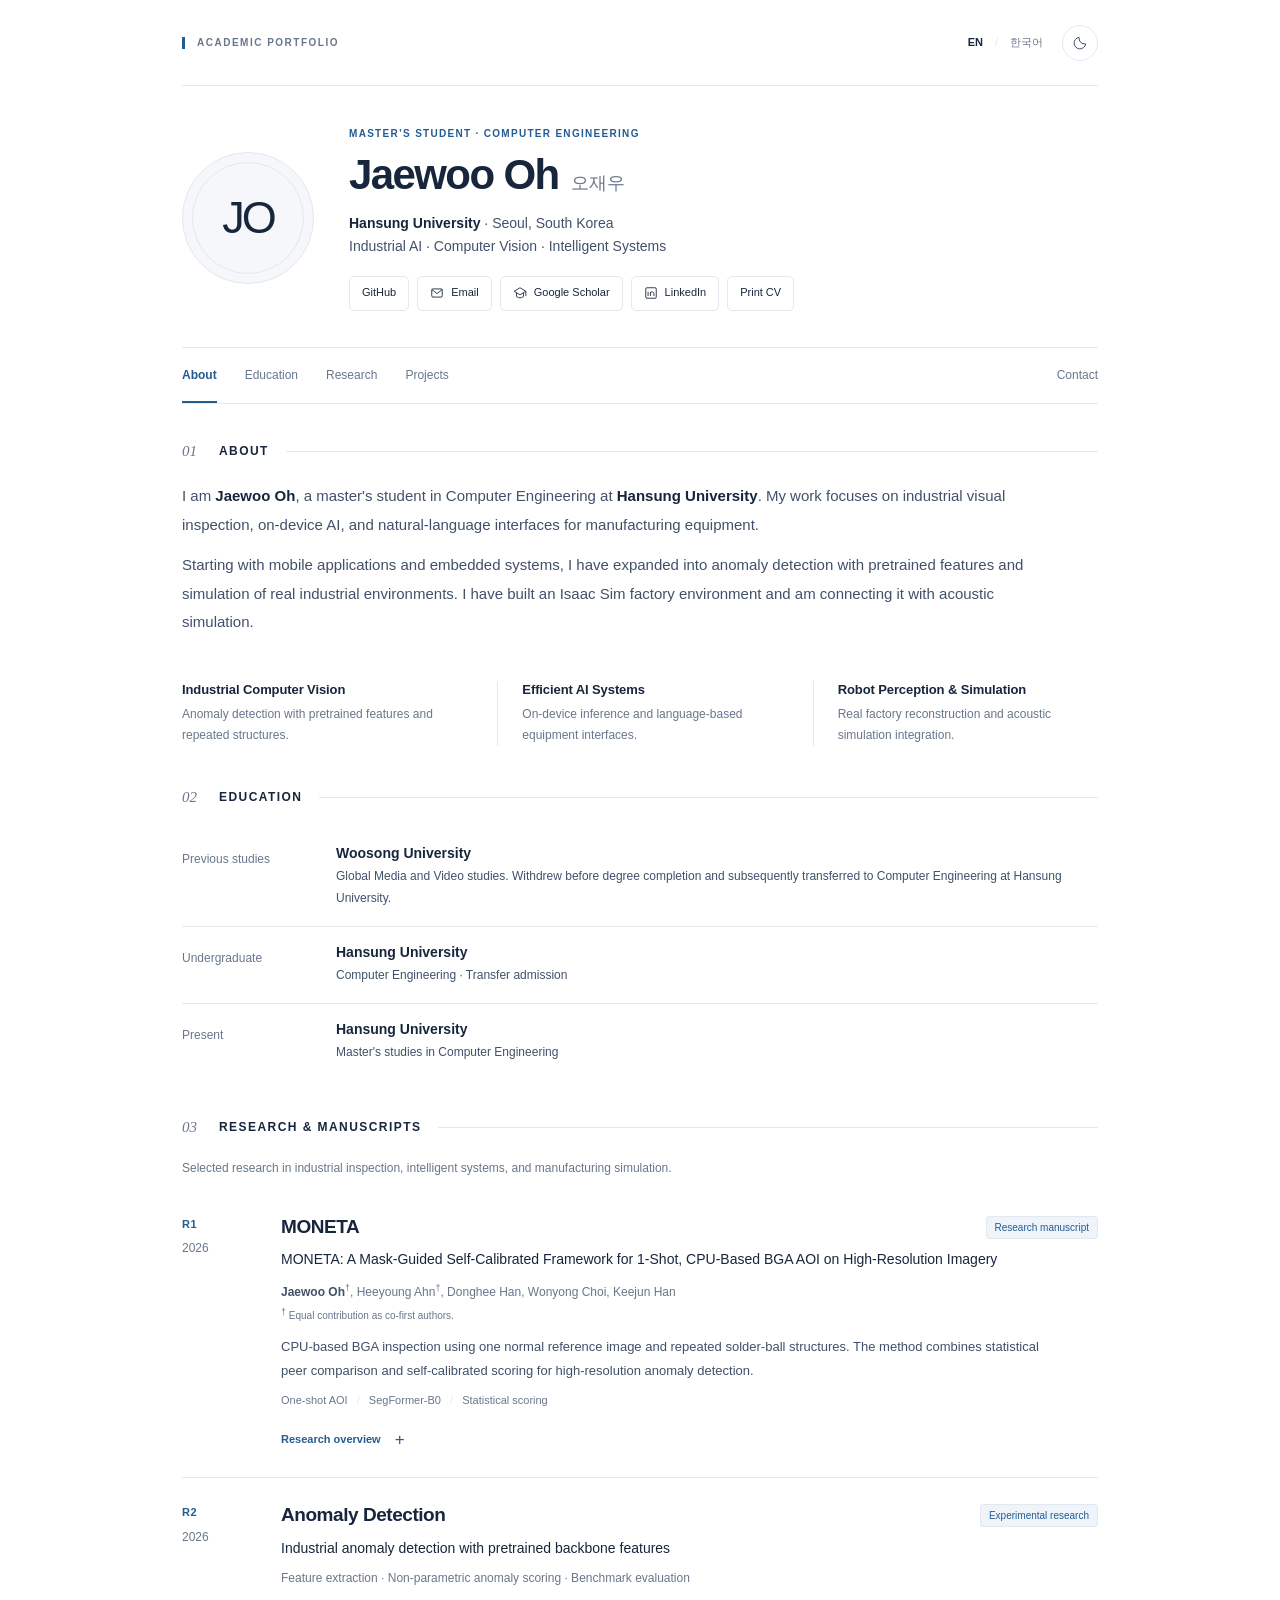
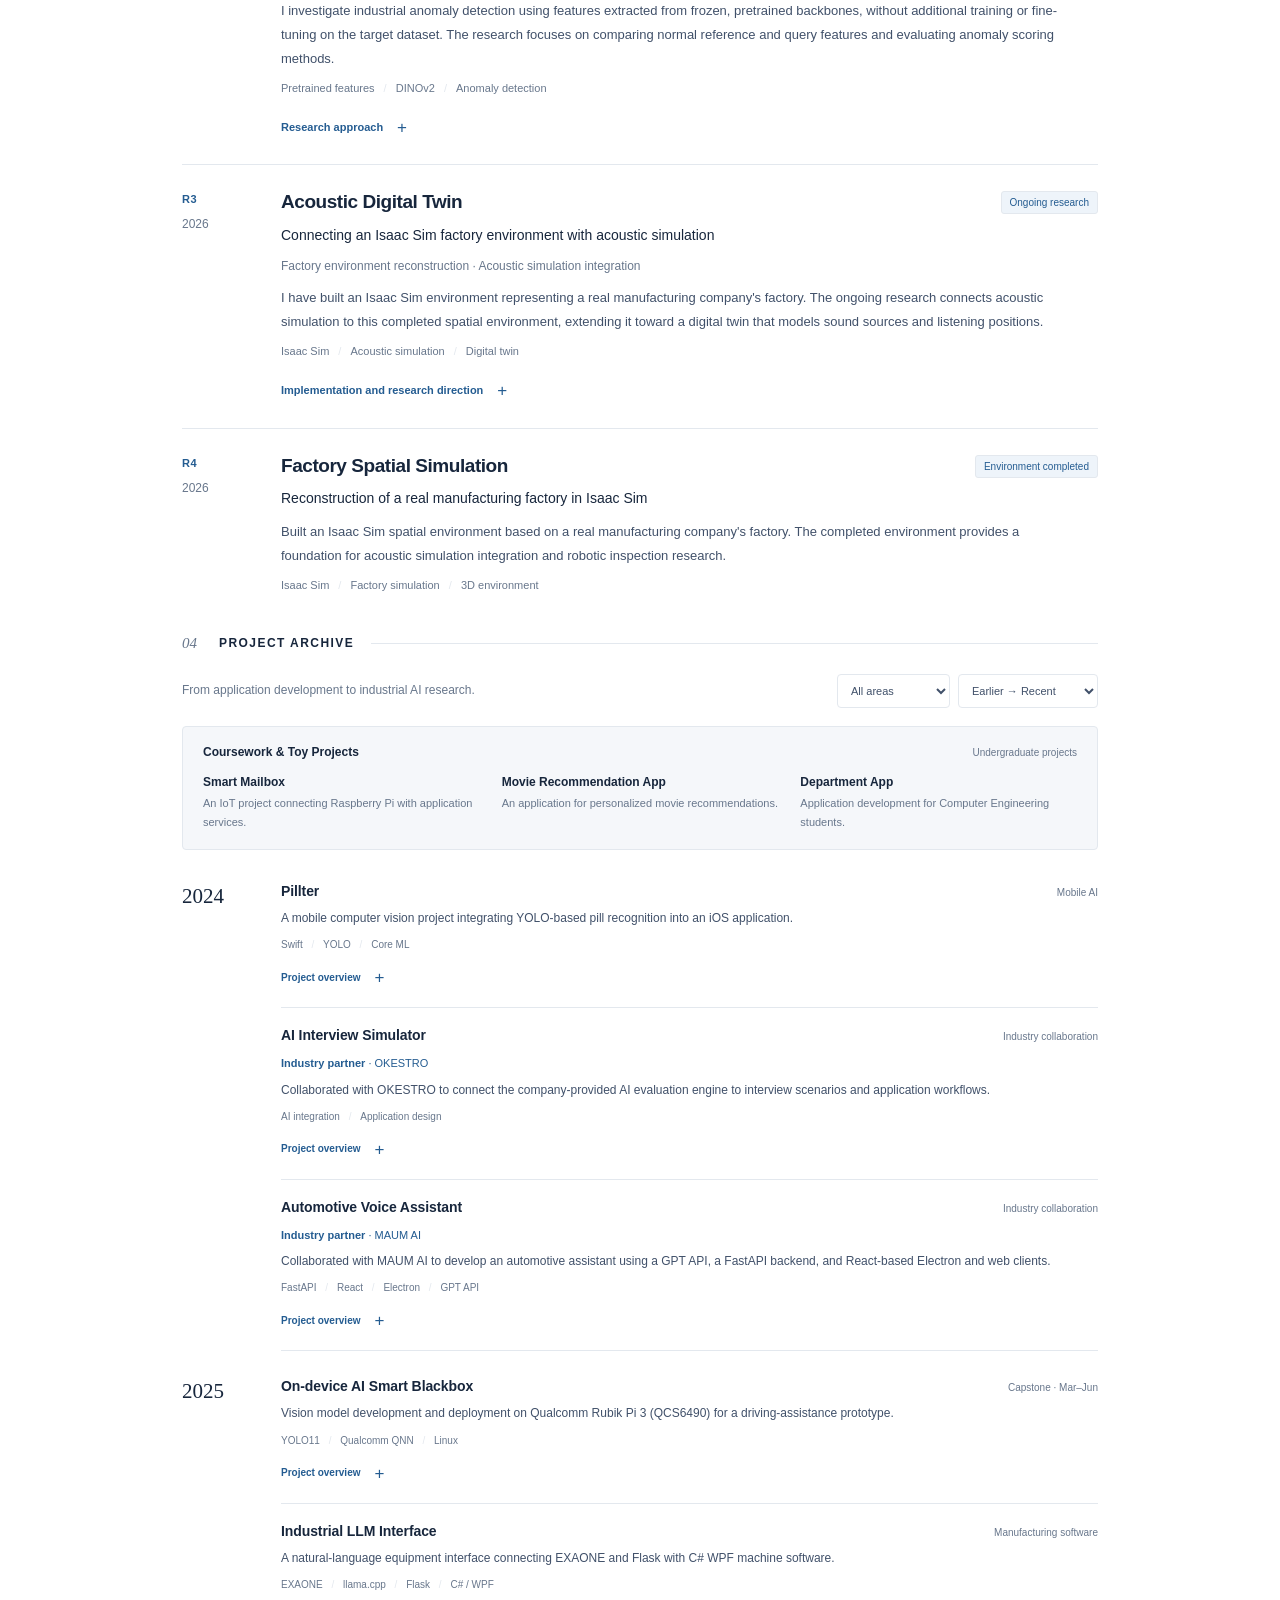
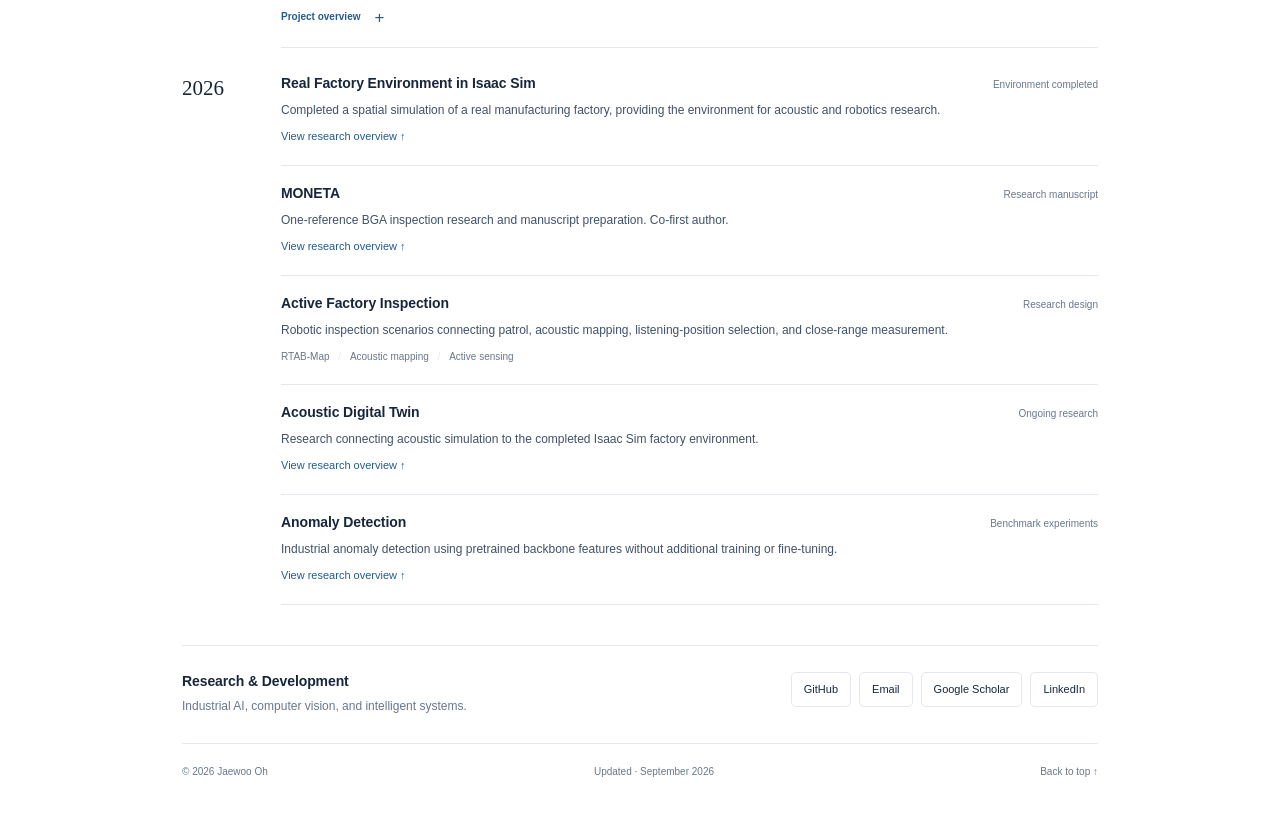
==== index.html @ acb8766e "Publish bilingual academic portfolio with chronological education and updated research" ====
<!doctype html>
<html lang="en" class="no-js" data-theme="light">
<head><meta charset="utf-8"><meta name="viewport" content="width=device-width,initial-scale=1"><meta name="color-scheme" content="light dark"><meta name="theme-color" content="#ffffff"><meta name="author" content="Jaewoo Oh"><title>Jaewoo Oh · Academic Portfolio</title><meta name="description" content="Jaewoo Oh, master's student at Hansung University. Industrial anomaly detection, edge AI, manufacturing interfaces, Isaac Sim factory environments and acoustic digital twins."><meta property="og:type" content="website"><meta property="og:title" content="Jaewoo Oh · Academic Portfolio"><meta property="og:description" content="Industrial AI · Computer Vision · Factory Simulation"><meta property="og:locale" content="en_US"><link rel="canonical" href="https://jaewoooh.github.io/"><link rel="alternate" hreflang="en" href="index.html"><link rel="alternate" hreflang="ko" href="ko.html"><link rel="stylesheet" href="assets/site.css"><link rel="icon" href="data:image/svg+xml,%3Csvg xmlns='http://www.w3.org/2000/svg' viewBox='0 0 64 64'%3E%3Crect width='64' height='64' rx='12' fill='%2317263c'/%3E%3Ctext x='10' y='43' font-family='Arial' font-size='33' fill='white'%3EJO%3C/text%3E%3C/svg%3E"><script>document.documentElement.classList.replace('no-js','js');try{const t=localStorage.getItem('jaewoo-academic-theme');if(t==='dark'||t==='light')document.documentElement.dataset.theme=t}catch(e){}</script><script src="assets/site.js" defer></script></head>
<body><a class="skip" href="#about">Skip to content</a><svg xmlns="http://www.w3.org/2000/svg" style="display:none" aria-hidden="true"><symbol id="i-mail" viewBox="0 0 24 24"><rect x="3" y="5" width="18" height="14" rx="2"/><path d="m3 6 9 7 9-7"/></symbol><symbol id="i-scholar" viewBox="0 0 24 24"><path d="m2 9 10-6 10 6-10 6Z"/><path d="M6 12v6c4 3 8 3 12 0v-6M22 9v8"/></symbol><symbol id="i-linkedin" viewBox="0 0 24 24"><rect x="3" y="3" width="18" height="18" rx="2"/><path d="M7 10v7M7 7v.1M11 17v-7m0 3c0-4 6-4 6 0v4"/></symbol></svg>
<div class="shell" id="top"><div class="utility"><span class="utility-title eyebrow">Academic portfolio</span><div class="tools"><nav class="languages" aria-label="Language"><a href="index.html" lang="en" hreflang="en" aria-current="page">EN</a><span aria-hidden="true">/</span><a href="ko.html" lang="ko" hreflang="ko">한국어</a></nav><button id="theme-toggle" class="theme-toggle js-only" type="button" aria-label="Use dark theme" aria-pressed="false"><svg class="icon moon" viewBox="0 0 24 24" aria-hidden="true"><path d="M20.5 13.4A8.7 8.7 0 0 1 10.6 3.5a8.7 8.7 0 1 0 9.9 9.9Z"/></svg><svg class="icon sun" viewBox="0 0 24 24" aria-hidden="true"><circle cx="12" cy="12" r="4"/><path d="M12 2v2m0 16v2M2 12h2m16 0h2M5 5l2 2m10 10 2 2M19 5l-2 2M7 17l-2 2"/></svg></button></div></div>
<header class="identity"><div class="monogram" aria-label="Jaewoo Oh initials">JO</div><div><p class="profile-kicker">MASTER’S STUDENT · COMPUTER ENGINEERING</p><h1>Jaewoo Oh<span lang="ko">오재우</span></h1><p class="affiliation"><strong>Hansung University</strong> · Seoul, South Korea<br>Industrial AI · Computer Vision · Intelligent Systems</p><div class="social-links"><a class="social-link" href="https://github.com/jaewoooh" target="_blank" rel="noopener noreferrer">GitHub</a><a class="social-link" href="mailto:jae990508@gmail.com"><svg class="icon" aria-hidden="true"><use href="#i-mail"/></svg>Email</a><button class="social-link" type="button"><svg class="icon" aria-hidden="true"><use href="#i-scholar"/></svg>Google Scholar</button><button class="social-link" type="button"><svg class="icon" aria-hidden="true"><use href="#i-linkedin"/></svg>LinkedIn</button><button class="social-link print-btn js-only" type="button">Print CV</button></div></div></header>
<div class="nav-wrap"><nav class="nav" aria-label="Sections"><a href="#about">About</a><a href="#education">Education</a><a href="#research">Research</a><a href="#projects">Projects</a><a href="#contact" class="nav-contact">Contact</a></nav></div>
<main id="main"><section class="section" id="about" aria-labelledby="heading-about"><h2 class="section-title" id="heading-about"><span class="section-num">01</span>About</h2><div class="intro"><p>I am <strong>Jaewoo Oh</strong>, a master's student in Computer Engineering at <strong>Hansung University</strong>. My work focuses on industrial visual inspection, on-device AI, and natural-language interfaces for manufacturing equipment.</p><p>Starting with mobile applications and embedded systems, I have expanded into anomaly detection with pretrained features and simulation of real industrial environments. I have built an Isaac Sim factory environment and am connecting it with acoustic simulation.</p></div><div class="interests"><div class="interest"><h3>Industrial Computer Vision</h3><p>Anomaly detection with pretrained features and repeated structures.</p></div><div class="interest"><h3>Efficient AI Systems</h3><p>On-device inference and language-based equipment interfaces.</p></div><div class="interest"><h3>Robot Perception &amp; Simulation</h3><p>Real factory reconstruction and acoustic simulation integration.</p></div></div></section>
<section class="section" id="education" aria-labelledby="heading-education"><h2 class="section-title" id="heading-education"><span class="section-num">02</span>Education</h2><div class="fact-row"><p class="fact-label">Previous studies</p><div><h3>Woosong University</h3><p>Global Media and Video studies. Withdrew before degree completion and subsequently transferred to Computer Engineering at Hansung University.</p></div></div><div class="fact-row"><p class="fact-label">Undergraduate</p><div><h3>Hansung University</h3><p>Computer Engineering · Transfer admission</p></div></div><div class="fact-row"><p class="fact-label">Present</p><div><h3>Hansung University</h3><p>Master's studies in Computer Engineering</p></div></div></section>
<section class="section" id="research" aria-labelledby="heading-research"><h2 class="section-title" id="heading-research"><span class="section-num">03</span>Research &amp; Manuscripts</h2><p class="section-lead">Selected research in industrial inspection, intelligent systems, and manufacturing simulation.</p>
<article class="research-item" id="moneta" aria-labelledby="title-moneta"><div class="research-meta"><span class="record-id">R1</span><span class="record-year">2026</span></div><div class="record-content"><div class="record-header"><h3 id="title-moneta">MONETA</h3><span class="status">Research manuscript</span></div><p class="paper-title">MONETA: A Mask-Guided Self-Calibrated Framework for 1-Shot, CPU-Based BGA AOI on High-Resolution Imagery</p><p class="role-line"><strong>Jaewoo Oh</strong><sup>†</sup>, Heeyoung Ahn<sup>†</sup>, Donghee Han, Wonyong Choi, Keejun Han<br><span class="minor"><sup>†</sup> Equal contribution as co-first authors.</span></p><p class="record-summary">CPU-based BGA inspection using one normal reference image and repeated solder-ball structures. The method combines statistical peer comparison and self-calibrated scoring for high-resolution anomaly detection.</p><p class="keywords"><span>One-shot AOI</span><span>SegFormer-B0</span><span>Statistical scoring</span></p><details class="research-details"><summary>Research overview<span class="plus" aria-hidden="true">+</span></summary><div class="detail-body"><p><strong>Problem.</strong> Semiconductor inspection offers limited defect examples and per-pattern normal images. High-resolution imagery also exposes illumination variation and sensor texture.</p><p><strong>Method.</strong> An offline-trained SegFormer-B0 provides structural masks. The inspection algorithm combines solder-ball peer comparison, Grubbs-based outlier detection, self-calibrated scoring, and multiscale analysis.</p><p><strong>Contribution.</strong> Inspection methodology, experimental evaluation, and joint manuscript preparation. The one-reference setup applies to inspection; the mask network is trained separately.</p></div></details></div></article>
<article class="research-item" id="c1" aria-labelledby="title-c1"><div class="research-meta"><span class="record-id">R2</span><span class="record-year">2026</span></div><div class="record-content"><div class="record-header"><h3 id="title-c1">Anomaly Detection</h3><span class="status">Experimental research</span></div><p class="paper-title">Industrial anomaly detection with pretrained backbone features</p><p class="role-line">Feature extraction · Non-parametric anomaly scoring · Benchmark evaluation</p><p class="record-summary">I investigate industrial anomaly detection using features extracted from frozen, pretrained backbones, without additional training or fine-tuning on the target dataset. The research focuses on comparing normal reference and query features and evaluating anomaly scoring methods.</p><p class="keywords"><span>Pretrained features</span><span>DINOv2</span><span>Anomaly detection</span></p><details class="research-details"><summary>Research approach<span class="plus" aria-hidden="true">+</span></summary><div class="detail-body"><p><strong>Approach.</strong> Use pretrained models such as DINOv2 as feature extractors and compute anomaly scores from relationships between normal reference and query features.</p><p><strong>Evaluation.</strong> Compare performance across backbone sizes and input resolutions on MVTec AD and VisA.</p><p><strong>Training scope.</strong> The backbone has been pretrained; it is not trained or fine-tuned further for the target anomaly detection task.</p></div></details></div></article>
<article class="research-item" id="acoustic" aria-labelledby="title-acoustic"><div class="research-meta"><span class="record-id">R3</span><span class="record-year">2026</span></div><div class="record-content"><div class="record-header"><h3 id="title-acoustic">Acoustic Digital Twin</h3><span class="status">Ongoing research</span></div><p class="paper-title">Connecting an Isaac Sim factory environment with acoustic simulation</p><p class="role-line">Factory environment reconstruction · Acoustic simulation integration</p><p class="record-summary">I have built an Isaac Sim environment representing a real manufacturing company's factory. The ongoing research connects acoustic simulation to this completed spatial environment, extending it toward a digital twin that models sound sources and listening positions.</p><p class="keywords"><span>Isaac Sim</span><span>Acoustic simulation</span><span>Digital twin</span></p><details class="research-details"><summary>Implementation and research direction<span class="plus" aria-hidden="true">+</span></summary><div class="detail-body"><p><strong>Completed.</strong> An Isaac Sim spatial simulation environment based on an actual manufacturing factory.</p><p><strong>In progress.</strong> Integrating acoustic simulation with the factory environment to model sound sources, listening locations, and propagation.</p><p><strong>Intended use.</strong> A simulation foundation for factory patrol, listening-position selection, and machine condition monitoring.</p></div></details></div></article>
<article class="research-item" id="factory-simulation" aria-labelledby="title-factory-simulation"><div class="research-meta"><span class="record-id">R4</span><span class="record-year">2026</span></div><div class="record-content"><div class="record-header"><h3 id="title-factory-simulation">Factory Spatial Simulation</h3><span class="status">Environment completed</span></div><p class="paper-title">Reconstruction of a real manufacturing factory in Isaac Sim</p><p class="record-summary">Built an Isaac Sim spatial environment based on a real manufacturing company's factory. The completed environment provides a foundation for acoustic simulation integration and robotic inspection research.</p><p class="keywords"><span>Isaac Sim</span><span>Factory simulation</span><span>3D environment</span></p></div></article></section>
<section class="section" id="projects" aria-labelledby="heading-projects"><h2 class="section-title" id="heading-projects"><span class="section-num">04</span>Project Archive</h2><div class="archive-heading"><p>From application development to industrial AI research.</p><div class="archive-controls js-only"><label class="sr-only" for="project-filter">Project area</label><select id="project-filter"><option value="all">All areas</option><option value="app">Apps / Web</option><option value="edge">Edge / IoT</option><option value="llm">LLM</option><option value="research">Research</option></select><label class="sr-only" for="project-order">Year order</label><select id="project-order"><option value="asc">Earlier → Recent</option><option value="desc">Recent → Earlier</option></select></div></div><p class="sr-only" id="archive-announcement" aria-live="polite"></p>
<div class="foundation" id="foundations"><div class="foundation-top"><h3>Coursework &amp; Toy Projects</h3><span>Undergraduate projects</span></div><div class="foundation-list"><article data-category="edge"><h4>Smart Mailbox</h4><p>An IoT project connecting Raspberry Pi with application services.</p></article><article data-category="app"><h4>Movie Recommendation App</h4><p>An application for personalized movie recommendations.</p></article><article data-category="app"><h4>Department App</h4><p>Application development for Computer Engineering students.</p></article></div></div>
<div id="dated-projects"><section class="year-group" data-year="2024" aria-labelledby="year-2024"><h3 class="year-heading" id="year-2024">2024</h3><div class="year-projects"><article class="project-item" id="project-pillter" data-category="app edge"><div class="project-header"><h4>Pillter</h4><span class="project-type">Mobile AI</span></div><p>A mobile computer vision project integrating YOLO-based pill recognition into an iOS application.</p><p class="keywords"><span>Swift</span><span>YOLO</span><span>Core ML</span></p><details class="research-details"><summary>Project overview<span class="plus" aria-hidden="true">+</span></summary><div class="detail-body"><p>Developed the pill recognition model and integrated inference results into the iOS application.</p></div></details></article><article class="project-item" id="project-interview" data-category="app llm"><div class="project-header"><h4>AI Interview Simulator</h4><span class="project-type">Industry collaboration</span></div><p class="partner-line"><strong>Industry partner</strong> · OKESTRO</p><p>Collaborated with OKESTRO to connect the company-provided AI evaluation engine to interview scenarios and application workflows.</p><p class="keywords"><span>AI integration</span><span>Application design</span></p><details class="research-details"><summary>Project overview<span class="plus" aria-hidden="true">+</span></summary><div class="detail-body"><p>Integrated the company's AI evaluation engine with the user interface and developed an application organized around interview scenarios.</p></div></details></article><article class="project-item" id="project-automotive" data-category="app llm"><div class="project-header"><h4>Automotive Voice Assistant</h4><span class="project-type">Industry collaboration</span></div><p class="partner-line"><strong>Industry partner</strong> · MAUM AI</p><p>Collaborated with MAUM AI to develop an automotive assistant using a GPT API, a FastAPI backend, and React-based Electron and web clients.</p><p class="keywords"><span>FastAPI</span><span>React</span><span>Electron</span><span>GPT API</span></p><details class="research-details"><summary>Project overview<span class="plus" aria-hidden="true">+</span></summary><div class="detail-body"><p>Connected voice interaction, backend APIs, and client interfaces. MAUM AI was the collaboration partner; the GPT API was a model service used in the application.</p></div></details></article></div></section>
<section class="year-group" data-year="2025" aria-labelledby="year-2025"><h3 class="year-heading" id="year-2025">2025</h3><div class="year-projects"><article class="project-item" id="project-blackbox" data-category="edge"><div class="project-header"><h4>On-device AI Smart Blackbox</h4><span class="project-type">Capstone · Mar–Jun</span></div><p>Vision model development and deployment on Qualcomm Rubik Pi 3 (QCS6490) for a driving-assistance prototype.</p><p class="keywords"><span>YOLO11</span><span>Qualcomm QNN</span><span>Linux</span></p><details class="research-details"><summary>Project overview<span class="plus" aria-hidden="true">+</span></summary><div class="detail-body"><p>Worked on model and data preparation, device runtime setup, and accelerator deployment for local, on-device perception.</p></div></details></article><article class="project-item" id="project-industrial-llm" data-category="llm"><div class="project-header"><h4>Industrial LLM Interface</h4><span class="project-type">Manufacturing software</span></div><p>A natural-language equipment interface connecting EXAONE and Flask with C# WPF machine software.</p><p class="keywords"><span>EXAONE</span><span>llama.cpp</span><span>Flask</span><span>C# / WPF</span></p><details class="research-details"><summary>Project overview<span class="plus" aria-hidden="true">+</span></summary><div class="detail-body"><p>Implemented the path from language input to equipment function calls, and analyzed compound commands, JSON formatting, and recipe-execution errors. The interface supports operator training and assisted equipment operation.</p></div></details></article></div></section>
<section class="year-group" data-year="2026" aria-labelledby="year-2026"><h3 class="year-heading" id="year-2026">2026</h3><div class="year-projects"><article class="project-item" id="project-factory-simulation" data-category="research"><div class="project-header"><h4>Real Factory Environment in Isaac Sim</h4><span class="project-type">Environment completed</span></div><p>Completed a spatial simulation of a real manufacturing factory, providing the environment for acoustic and robotics research.</p><a class="project-reference" href="#factory-simulation">View research overview ↑</a></article><article class="project-item" id="project-moneta-archive" data-category="research"><div class="project-header"><h4>MONETA</h4><span class="project-type">Research manuscript</span></div><p>One-reference BGA inspection research and manuscript preparation. Co-first author.</p><a class="project-reference" href="#moneta">View research overview ↑</a></article><article class="project-item" id="project-inspection" data-category="research"><div class="project-header"><h4>Active Factory Inspection</h4><span class="project-type">Research design</span></div><p>Robotic inspection scenarios connecting patrol, acoustic mapping, listening-position selection, and close-range measurement.</p><p class="keywords"><span>RTAB-Map</span><span>Acoustic mapping</span><span>Active sensing</span></p></article><article class="project-item" id="project-acoustic-archive" data-category="research"><div class="project-header"><h4>Acoustic Digital Twin</h4><span class="project-type">Ongoing research</span></div><p>Research connecting acoustic simulation to the completed Isaac Sim factory environment.</p><a class="project-reference" href="#acoustic">View research overview ↑</a></article><article class="project-item" id="project-c1-archive" data-category="research"><div class="project-header"><h4>Anomaly Detection</h4><span class="project-type">Benchmark experiments</span></div><p>Industrial anomaly detection using pretrained backbone features without additional training or fine-tuning.</p><a class="project-reference" href="#c1">View research overview ↑</a></article></div></section></div><p class="empty" id="archive-empty" hidden>No projects match the selected area.</p></section></main>
<section class="contact" id="contact"><div><h2>Research &amp; Development</h2><p>Industrial AI, computer vision, and intelligent systems.</p></div><div class="social-links"><a class="social-link" href="https://github.com/jaewoooh" target="_blank" rel="noopener noreferrer">GitHub</a><a class="social-link" href="mailto:jae990508@gmail.com">Email</a><button class="social-link" type="button">Google Scholar</button><button class="social-link" type="button">LinkedIn</button></div></section><footer class="footer"><span>© 2026 Jaewoo Oh</span><span>Updated · September 2026</span><a href="#top">Back to top ↑</a></footer></div></body></html>
---- assets/site.css ----
/* Academic profile. Original implementation; no runtime dependencies. */
:root{--paper:#ffffff;--ink:#17263c;--body:#41516a;--muted:#68778c;--line:#e3e8ee;--soft:#f5f7fa;--accent:#245c91;--accent-soft:#eef4fa;--serif:Georgia,'Times New Roman',serif;--sans:'Inter',-apple-system,BlinkMacSystemFont,'Segoe UI','Noto Sans CJK KR','Apple SD Gothic Neo','Malgun Gothic',Arial,sans-serif;color-scheme:light}
:root[data-theme=dark]{--paper:#111923;--ink:#ebeff6;--body:#c1cbd9;--muted:#9caec4;--line:#2c3949;--soft:#192331;--accent:#96bfe8;--accent-soft:#1a2b3e;color-scheme:dark}
*{box-sizing:border-box}html{scroll-behavior:smooth;scroll-padding-top:100px}body{margin:0;background:var(--paper);color:var(--body);font:15px/1.8 var(--sans);-webkit-font-smoothing:antialiased}button,select{font:inherit;color:inherit}button,summary,select{cursor:pointer}button,a,summary{-webkit-tap-highlight-color:transparent;touch-action:manipulation}h1,h2,h3,h4,p{margin:0}h1,h2,h3,h4{color:var(--ink)}h1,h2,h3,h4{line-height:1.4}a{color:var(--accent);text-decoration:none;text-underline-offset:4px}a:hover{text-decoration:underline}button{background:none;border:0}svg{vertical-align:middle;flex-shrink:0}a:focus-visible,button:focus-visible,select:focus-visible,summary:focus-visible{outline:3px solid var(--accent);outline-offset:5px}::selection{background:#cfdeef;color:#17263c}[hidden]{display:none!important}.shell{max-width:1008px;padding:0 46px;margin:auto}.skip{position:fixed;top:-80px;left:14px;z-index:90;padding:10px 16px;background:var(--ink);color:var(--paper)}.skip:focus{top:10px}.eyebrow{font-size:10px;font-weight:600;letter-spacing:.15em;text-transform:uppercase;color:var(--muted)}.minor{font-size:12px;color:var(--muted)}.icon{width:16px;height:16px;stroke:currentColor;stroke-width:1.5;fill:none}.utility{height:86px;display:flex;align-items:center;justify-content:space-between;border-bottom:1px solid var(--line)}.utility-title{display:flex;align-items:center;gap:12px}.utility-title:before{content:'';height:12px;width:3px;background:var(--accent)}.tools{display:flex;align-items:center;gap:17px}.languages{display:flex;align-items:center;gap:10px;font-size:11px}.languages a{color:var(--muted);padding:7px 2px}.languages a[aria-current=page]{font-weight:700;color:var(--ink)}.languages span{color:var(--line)}.theme-toggle{width:36px;height:36px;border:1px solid var(--line);border-radius:50%;display:grid;place-items:center}.theme-toggle:hover{background:var(--soft)}.sun{display:none}[data-theme=dark] .sun{display:block}[data-theme=dark] .moon{display:none}.no-js .js-only{display:none!important}
/* The profile is deliberately compact: an academic header, not a landing-page hero. */
.identity{display:grid;grid-template-columns:132px minmax(0,1fr);align-items:center;gap:35px;padding:39px 0 36px}.monogram{height:132px;width:132px;border-radius:50%;background:var(--soft);border:1px solid var(--line);display:flex;align-items:center;justify-content:center;position:relative;color:var(--ink);font-size:45px;letter-spacing:-3px;font-weight:500}.monogram:after{content:'';position:absolute;inset:9px;border:1px solid var(--line);border-radius:50%}.profile-kicker{font-size:10px;font-weight:600;letter-spacing:.13em;color:var(--accent);margin-bottom:7px}.identity h1{font-size:42px;font-weight:650;letter-spacing:-1.6px;line-height:1.2}.identity h1 span{font-size:18px;font-weight:400;letter-spacing:0;color:var(--muted);margin-left:12px;display:inline-block}.affiliation{font-size:14px;margin-top:12px;line-height:1.65}.affiliation strong{color:var(--ink);font-weight:600}.social-links{display:flex;align-items:center;gap:8px;flex-wrap:wrap;margin-top:17px}.social-link{display:inline-flex;align-items:center;justify-content:center;gap:7px;min-height:35px;padding:4px 12px;border:1px solid var(--line);border-radius:5px;font-size:11px;font-weight:500;color:var(--ink)}.social-link:hover{background:var(--soft);text-decoration:none;border-color:var(--muted)}.social-link svg{width:14px;height:14px}.orcid-mark{font-size:11px;font-weight:700;letter-spacing:-.5px}.nav-wrap{position:sticky;top:0;z-index:20;background:var(--paper)}.nav{display:flex;align-items:center;gap:28px;border-top:1px solid var(--line);border-bottom:1px solid var(--line);min-height:55px;overflow-x:auto;scrollbar-width:none}.nav::-webkit-scrollbar{display:none}.nav a{font-size:12px;color:var(--muted);padding:17px 0;white-space:nowrap;position:relative}.nav a:hover{text-decoration:none;color:var(--ink)}.nav a[aria-current=true]{color:var(--accent);font-weight:600}.nav a[aria-current=true]:after{content:'';height:2px;background:var(--accent);bottom:0;left:0;right:0;position:absolute}.nav .nav-contact{margin-left:auto}
/* Editorial sections and citation-style research records. */
.section{padding:37px 0 0;scroll-margin-top:75px}.section-title{font-size:12px;letter-spacing:.12em;font-weight:700;text-transform:uppercase;display:flex;align-items:center;gap:17px;margin-bottom:20px}.section-title:after{content:'';height:1px;background:var(--line);flex:1}.section-num{font-family:var(--serif);font-style:italic;font-size:15px;font-weight:400;letter-spacing:0;color:var(--muted);min-width:20px}.intro{font-size:15px;line-height:1.9;max-width:880px}.intro p+p{margin-top:12px}.intro strong{font-weight:600;color:var(--ink)}.interests{display:grid;grid-template-columns:repeat(3,minmax(0,1fr));gap:30px;margin-top:23px;padding:21px 0 4px}.interest+.interest{border-left:1px solid var(--line);padding-left:24px}.interest h3{font-size:13px;font-weight:650;letter-spacing:-.1px;margin-bottom:5px}.interest p{font-size:12px;line-height:1.75;color:var(--muted)}.section-lead{font-size:12px;color:var(--muted);margin-bottom:10px;line-height:1.8}.research-item{display:grid;grid-template-columns:76px minmax(0,1fr);gap:23px;padding:23px 0;border-bottom:1px solid var(--line);scroll-margin-top:82px}.research-item:last-child{border-bottom:0;padding-bottom:0}.research-meta{padding-top:2px}.record-id{display:block;font-size:11px;letter-spacing:.05em;color:var(--accent);font-weight:650}.record-year{display:block;font-size:12px;margin-top:4px;color:var(--muted)}.record-header{display:flex;justify-content:space-between;gap:15px;align-items:flex-start;margin-bottom:7px}.record-header h3{font-size:19px;font-weight:650;letter-spacing:-.45px;line-height:1.45}.status{font-size:10px;line-height:1.7;color:var(--accent);background:var(--accent-soft);border:1px solid var(--line);padding:2px 8px;border-radius:3px;white-space:nowrap;font-weight:500;flex-shrink:0;margin-top:3px}.paper-title{font-size:14px;line-height:1.75;color:var(--ink);max-width:740px}.role-line{font-size:12px;color:var(--muted);margin-top:8px}.role-line strong{color:var(--body);font-weight:600}.record-summary{font-size:13px;line-height:1.85;margin-top:9px;max-width:780px}.keywords{font-size:11px;line-height:1.8;color:var(--muted);margin-top:8px}.keywords span+span:before{content:' / ';color:var(--line);margin:0 6px}.research-details{margin-top:13px}.research-details>summary{display:inline-flex;align-items:center;gap:14px;list-style:none;color:var(--accent);font-size:11px;font-weight:550;min-height:28px}.research-details>summary::-webkit-details-marker{display:none}.plus{display:inline-block;font-family:Arial;font-size:17px;font-weight:400;line-height:1}.research-details[open]>summary .plus{transform:rotate(45deg)}.detail-body{border-left:2px solid var(--line);padding-left:18px;margin:12px 0 2px;font-size:12px;line-height:1.9}.detail-body p+p{margin-top:10px}.detail-body strong{font-weight:600;color:var(--ink)}.detail-note{font-size:11px;color:var(--muted);margin-top:12px;line-height:1.8}.metrics{width:100%;border-collapse:collapse;font-size:12px;margin:15px 0 9px;table-layout:fixed}.metrics caption{text-align:left;color:var(--ink);font-weight:600;padding:0 0 9px;font-size:12px}.metrics th,.metrics td{border-bottom:1px solid var(--line);padding:9px 10px;text-align:right}.metrics th:first-child,.metrics td:first-child{text-align:left;width:38%;padding-left:0}.metrics th{font-size:11px;font-weight:500;color:var(--muted)}.metrics strong{color:var(--accent)}.disclosure{display:flex;gap:12px;align-items:flex-start;margin-top:25px;padding:15px 17px;background:var(--soft);border-left:2px solid var(--line);font-size:11px;line-height:1.9}.disclosure svg{margin-top:3px}.research-note{margin-top:21px;color:var(--muted);font-size:11px}
/* Chronological project archive. */
.archive-heading{display:flex;gap:20px;align-items:center;margin-bottom:13px}.archive-heading p{flex:1;font-size:12px;color:var(--muted)}.archive-controls{display:flex;gap:8px;flex-shrink:0}.control-label{font-size:11px}.archive-controls select{font-size:11px;border:1px solid var(--line);border-radius:4px;background:var(--paper);padding:6px 25px 6px 9px;min-height:34px;max-width:150px}.foundation{padding:17px 20px;margin:18px 0 6px;background:var(--soft);border:1px solid var(--line);border-radius:4px}.foundation-top{display:flex;justify-content:space-between;align-items:center;gap:10px;margin-bottom:12px}.foundation h3{font-size:12px;font-weight:600}.foundation-top span{font-size:10px;color:var(--muted)}.foundation-list{display:grid;grid-template-columns:repeat(3,minmax(0,1fr));gap:22px}.foundation-list h4{font-size:12px;font-weight:550;margin-bottom:3px}.foundation-list p{font-size:11px;line-height:1.75;color:var(--muted)}.year-group{display:grid;grid-template-columns:76px minmax(0,1fr);gap:23px;padding-top:26px}.year-heading{font-size:21px;font-family:var(--serif);font-weight:400;line-height:1.4;color:var(--ink);padding-top:0}.project-item{border-bottom:1px solid var(--line);padding:0 0 17px;margin:0 0 18px;scroll-margin-top:82px}.project-item:last-child{margin-bottom:0}.project-header{display:flex;justify-content:space-between;align-items:flex-start;gap:20px}.project-header h4{font-size:14px;font-weight:600;letter-spacing:-.1px}.project-type{font-size:10px;white-space:nowrap;color:var(--muted);margin-top:2px}.project-item p{font-size:12px;line-height:1.85;margin-top:5px}.project-item .keywords{font-size:10px;margin-top:7px}.project-item .research-details{margin-top:7px}.project-item .research-details>summary{min-height:25px;font-size:10px}.project-item .detail-body p{font-size:12px}.project-reference{font-size:11px;display:inline-block;padding-top:5px}.project-item .snapshot{display:inline-flex;gap:5px;margin-left:14px;font-size:10px}.empty{padding:25px 0;font-size:13px;color:var(--muted)}.sr-only{position:absolute;width:1px;height:1px;margin:-1px;padding:0;clip:rect(0,0,0,0);overflow:hidden;white-space:nowrap;border:0}
/* CV-style fact rows. */
.fact-row{display:grid;grid-template-columns:132px minmax(0,1fr);gap:22px;padding:16px 0;border-bottom:1px solid var(--line)}.fact-row:last-child{border-bottom:0}.fact-label{font-size:12px;color:var(--muted);padding-top:2px}.fact-row h3{font-size:14px;font-weight:600}.fact-row p{font-size:12px;line-height:1.8;margin-top:3px}.activity-grid{display:grid;grid-template-columns:1fr 1fr;gap:35px}.activity h3{font-size:13px;font-weight:600}.activity p{font-size:12px;margin-top:5px;line-height:1.9}.activity .minor{font-size:10px;color:var(--muted)}.contact{margin-top:40px;padding:26px 0;border-top:1px solid var(--line);display:flex;align-items:flex-start;justify-content:space-between;gap:22px}.contact h2{font-size:14px;font-weight:650;letter-spacing:-.1px}.contact p{font-size:12px;color:var(--muted);margin-top:4px}.contact .social-links{margin-top:0}.footer{display:flex;justify-content:space-between;align-items:center;gap:16px;font-size:10px;color:var(--muted);padding:19px 0 35px;border-top:1px solid var(--line)}.footer a{color:var(--muted)}
@media(min-width:1400px){.shell{max-width:1030px}.identity{padding-top:46px;padding-bottom:42px}.utility{height:91px}}
@media(max-width:760px){.shell{padding:0 26px}.utility{height:69px}.identity{grid-template-columns:96px minmax(0,1fr);gap:24px;padding:32px 0}.monogram{width:96px;height:96px;font-size:35px}.monogram:after{inset:7px}.identity h1{font-size:34px;letter-spacing:-1.2px}.identity h1 span{font-size:15px;margin-left:7px}.profile-kicker{font-size:9px}.affiliation{font-size:12px}.social-links{gap:6px;margin-top:13px}.social-link{font-size:10px;padding:4px 9px;min-height:33px}.nav{gap:24px}.nav a{font-size:11px}.section{padding-top:31px}.intro{font-size:14px}.interests{gap:16px;margin-top:15px}.interest+.interest{padding-left:15px}.interest h3{font-size:12px}.interest p{font-size:11px}.research-item,.year-group{grid-template-columns:55px minmax(0,1fr);gap:15px}.record-header h3{font-size:18px}.paper-title{font-size:13px}.record-summary{font-size:12px}.status{font-size:9px}.foundation-list{gap:15px}.fact-row{grid-template-columns:114px minmax(0,1fr);gap:17px}.activity-grid{gap:23px}.utility-title{font-size:9px}.tools{gap:12px}.theme-toggle{width:32px;height:32px}}
@media(max-width:540px){.shell{padding:0 21px}.utility{height:61px}.utility-title{font-size:8px;letter-spacing:.11em;gap:8px}.tools{gap:12px}.languages{font-size:10px;gap:7px}.identity{grid-template-columns:73px minmax(0,1fr);align-items:start;gap:18px;padding:27px 0}.monogram{width:73px;height:73px;font-size:28px;letter-spacing:-1.7px;margin-top:4px}.monogram:after{inset:5px}.identity h1{font-size:29px;letter-spacing:-1px}.identity h1 span{font-size:13px;margin-left:5px;letter-spacing:-.3px}.profile-kicker{font-size:8px;letter-spacing:.08em;margin-bottom:6px;line-height:1.7}.affiliation{font-size:11px;margin-top:10px;line-height:1.8}.social-links{margin-top:13px;gap:6px}.social-link{font-size:10px;padding:4px 8px;min-height:32px;gap:5px}.social-link svg{width:12px;height:12px}.nav{gap:22px;min-height:49px}.nav a{font-size:11px;padding:14px 0}.nav .nav-contact{margin-left:0}.section{padding-top:28px}.section-title{font-size:11px;letter-spacing:.07em;gap:11px;margin-bottom:17px}.section-num{font-size:13px;min-width:17px}.intro{font-size:13px;line-height:1.9}.intro p+p{margin-top:12px}.interests{grid-template-columns:1fr;gap:12px;padding:5px 0 0;margin-top:19px}.interest{display:grid;grid-template-columns:128px minmax(0,1fr);gap:10px}.interest+.interest{border-left:0;padding-left:0}.interest h3{font-size:11px;margin-top:1px}.interest p{font-size:11px;line-height:1.75}.section-lead{font-size:11px}.research-item{grid-template-columns:1fr;gap:7px;padding:21px 0}.research-meta{display:flex;gap:10px;align-items:center;padding:0}.record-id,.record-year{font-size:10px;margin:0}.record-year:before{content:'·';margin-right:10px;color:var(--muted)}.record-header{gap:12px;margin-bottom:7px}.record-header h3{font-size:17px;letter-spacing:-.4px;max-width:80%}.record-header .status{font-size:8px;white-space:normal;max-width:105px;padding:3px 6px;line-height:1.55}.paper-title{font-size:12px}.role-line{font-size:10px;margin-top:8px;line-height:1.85}.record-summary{font-size:12px;line-height:1.9}.keywords{font-size:10px}.keywords span+span:before{margin:0 3px}.research-details{margin-top:9px}.research-details>summary{font-size:10px;min-height:34px}.detail-body{padding-left:12px;font-size:11px}.detail-note{font-size:10px}.metrics{font-size:11px}.metrics th{font-size:10px}.metrics td,.metrics th{padding:8px 5px}.metrics th:first-child,.metrics td:first-child{width:35%}.metrics caption{font-size:11px}.archive-heading{display:block;margin-bottom:16px}.archive-heading p{font-size:11px}.archive-controls{margin-top:12px}.archive-controls select{font-size:10px;min-height:36px}.foundation{padding:15px;margin-top:12px}.foundation-top{align-items:flex-start;margin-bottom:12px}.foundation h3{font-size:11px}.foundation-top span{font-size:9px}.foundation-list{grid-template-columns:1fr;gap:10px}.foundation-list article{display:grid;grid-template-columns:128px minmax(0,1fr);gap:10px}.foundation-list h4{font-size:11px;line-height:1.7;margin-bottom:0}.foundation-list p{font-size:10px}.year-group{display:block;padding-top:23px}.year-heading{font-size:21px;margin-bottom:16px}.project-item{margin-bottom:16px;padding-bottom:16px}.project-header{gap:12px}.project-header h4{font-size:13px}.project-type{font-size:9px;max-width:100px;white-space:normal;text-align:right;line-height:1.65}.project-item p{font-size:11px;line-height:1.9}.project-item .research-details>summary{font-size:10px;min-height:30px}.project-item .keywords{font-size:9px}.disclosure{padding:13px;gap:10px;font-size:10px}.disclosure svg{width:14px}.fact-row{grid-template-columns:92px minmax(0,1fr);gap:13px;padding:14px 0}.fact-label{font-size:10px}.fact-row h3{font-size:12px}.fact-row p{font-size:11px}.activity-grid{grid-template-columns:1fr;gap:22px}.activity h3{font-size:12px}.activity p{font-size:11px}.contact{display:block;margin-top:31px;padding:21px 0}.contact p{font-size:11px}.contact .social-links{margin-top:14px}.footer{font-size:9px;padding-bottom:25px;align-items:flex-start;gap:10px}.footer span:nth-child(2){text-align:right;max-width:150px}.research-note{font-size:10px}}
@media(max-width:350px){.shell{padding:0 16px}.identity{grid-template-columns:61px minmax(0,1fr);gap:13px}.monogram{width:61px;height:61px;font-size:24px}.identity h1{font-size:26px}.identity h1 span{font-size:11px}.social-link{padding:4px 6px}.interest,.foundation-list article{grid-template-columns:115px minmax(0,1fr)}.utility-title{font-size:7px}.record-header h3{font-size:16px}}
@media(prefers-reduced-motion:reduce){html{scroll-behavior:auto}*,*::before,*::after{transition:none!important;animation:none!important}}
@media print{html{scroll-behavior:auto}:root,:root[data-theme=dark]{--paper:#fff;--ink:#14243c;--body:#354357;--muted:#58687c;--line:#d6dce4;--soft:#f4f6f8;--accent:#204e7b;--accent-soft:#eef3f8;color-scheme:light}body{font-size:11px}.shell{max-width:none;padding:0}.utility,.nav-wrap,.tools,.archive-controls,.print-btn,.contact,.footer a,.snapshot{display:none!important}.identity{padding:0 0 20px;grid-template-columns:80px 1fr;gap:22px}.monogram{height:80px;width:80px;font-size:31px}.identity h1{font-size:29px}.identity h1 span{font-size:15px}.social-link{border:0;padding:0 10px 0 0}.section{padding-top:22px}.section-title{font-size:11px;margin-bottom:14px}.intro{font-size:11px}.interests{margin-top:10px;padding-top:10px}.interest h3{font-size:11px}.interest p{font-size:10px}.research-item{padding:14px 0;break-inside:avoid}.record-header h3{font-size:15px}.paper-title,.record-summary{font-size:11px}.role-line,.keywords{font-size:10px}.research-details{display:none!important}.section-lead,.disclosure{font-size:10px}.year-group{padding-top:16px;break-inside:auto}.project-item{break-inside:avoid;padding-bottom:10px;margin-bottom:10px}.project-item p{font-size:10px}.project-header h4{font-size:12px}.foundation{break-inside:avoid}.fact-row{padding:10px 0;break-inside:avoid}.fact-row h3{font-size:12px}.fact-row p,.fact-label{font-size:10px}.activity{break-inside:avoid}.activity p{font-size:10px}.footer{margin-top:22px;padding-bottom:0}.section-title{break-after:avoid}.no-print{display:none!important}}

/* Optional owner-provided portrait, kept the same size as the initial mark. */
.profile-photo{width:132px;height:132px;border-radius:50%;object-fit:cover;border:1px solid var(--line)}
.role-line sup{font-size:9px}.role-line .minor{font-size:10px}
@media(max-width:760px){.profile-photo{width:96px;height:96px}}
@media(max-width:540px){.profile-photo{width:73px;height:73px;margin-top:4px}}
@media(max-width:350px){.profile-photo{width:61px;height:61px}}
@media print{.profile-photo{width:80px;height:80px}}

/* Collaboration is independent from the API/model provider. */
.project-item .partner-line{margin-top:7px;font-size:11px;color:var(--accent)}.partner-line strong{font-weight:600}
@media(max-width:540px){.project-item .partner-line{font-size:10px}}
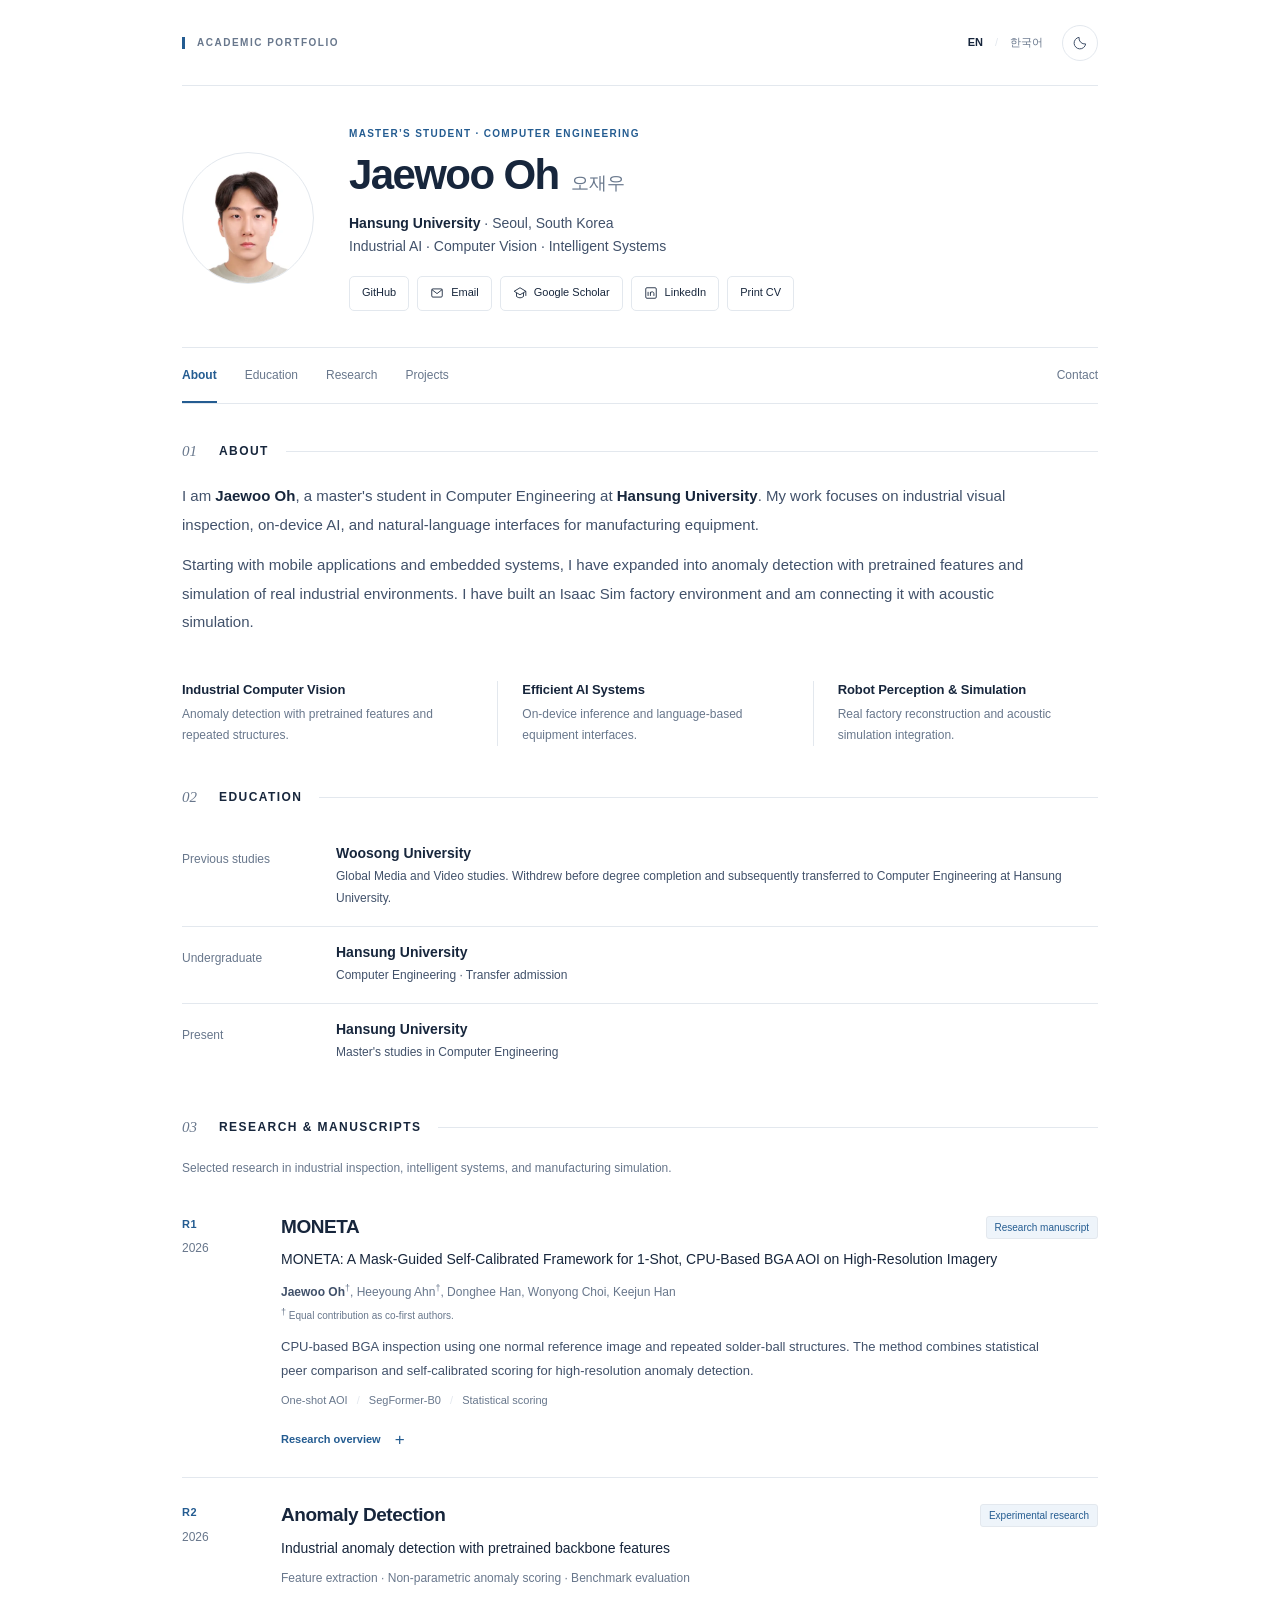
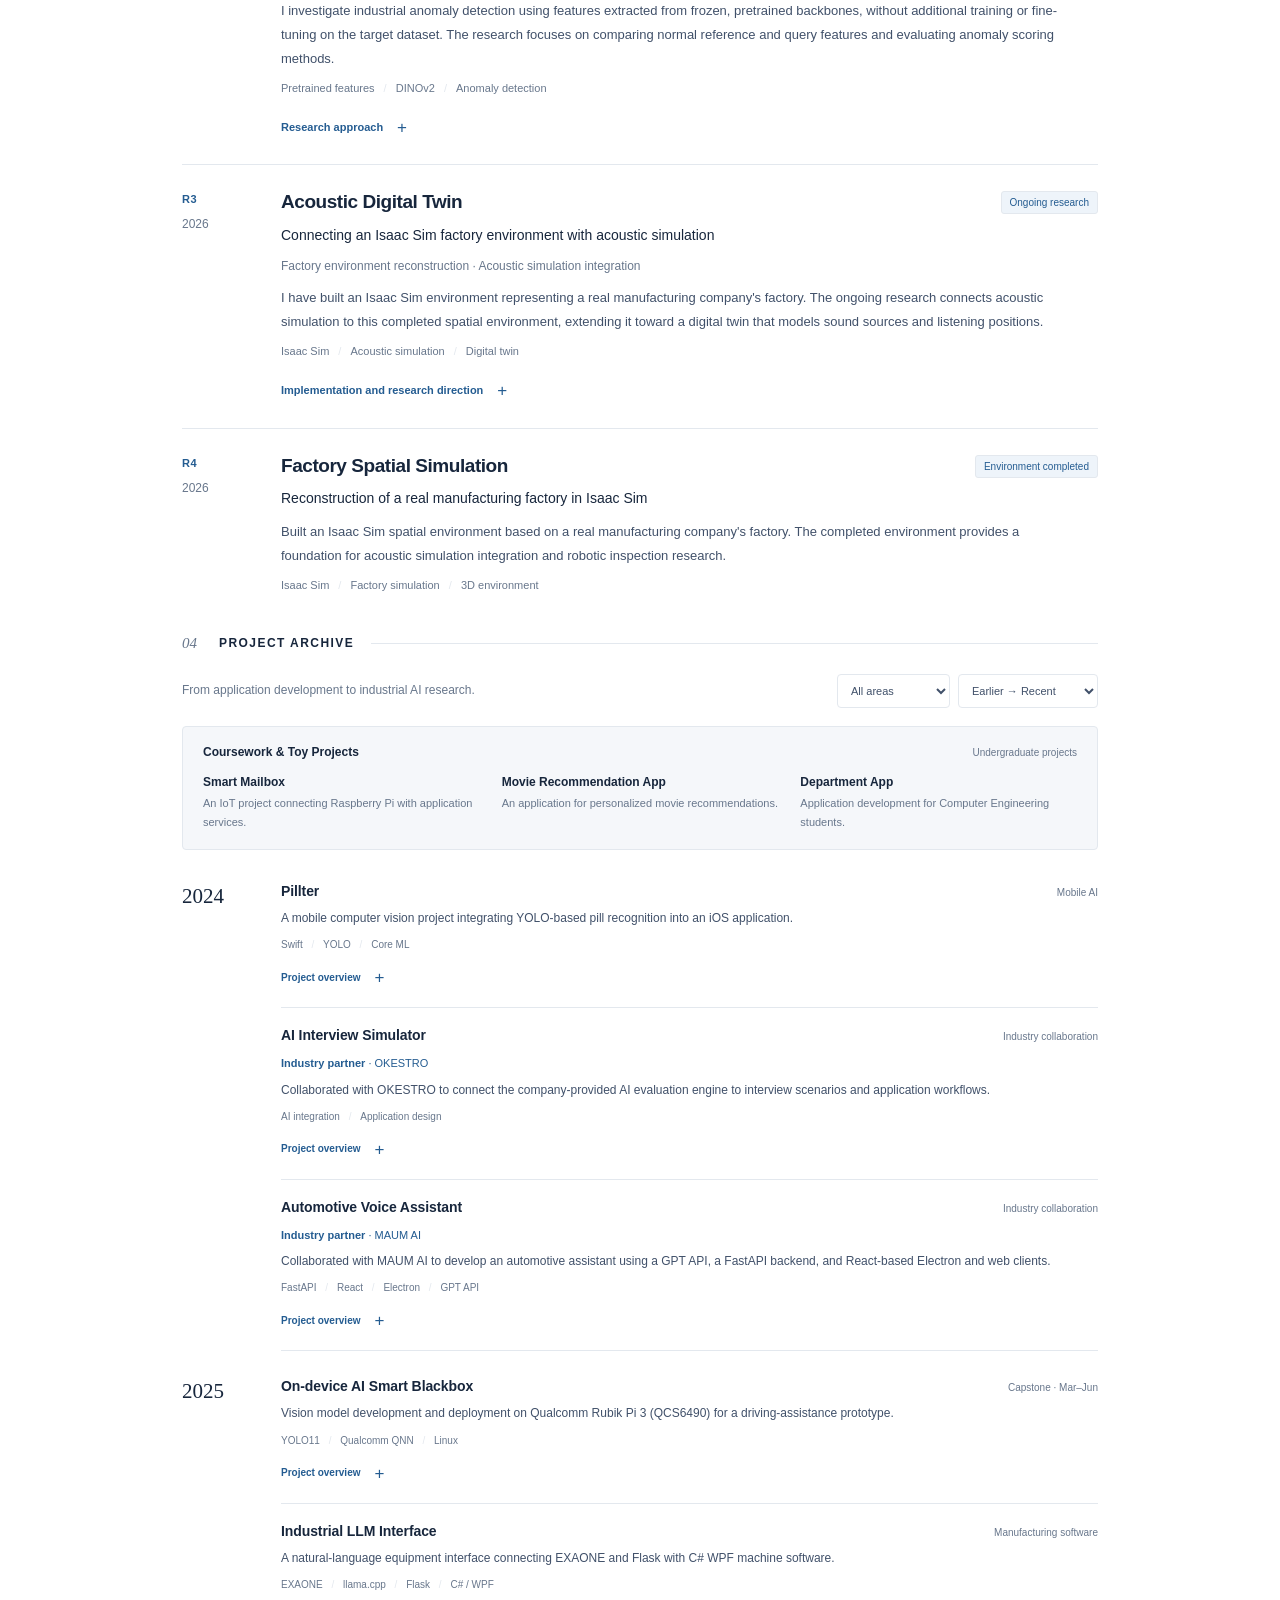
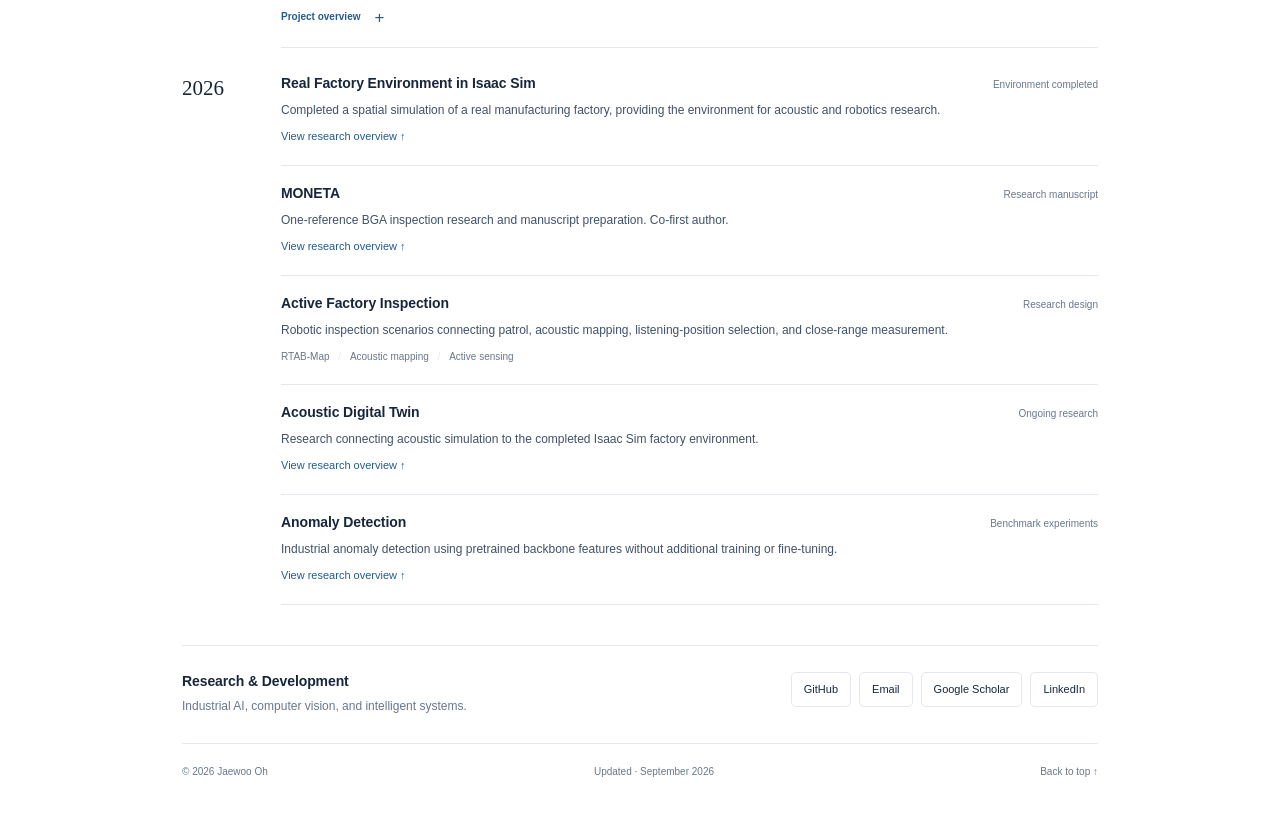
==== commit b998f2c2: "Refactor portfolio styles and scripts" ====
--- a/index.html
+++ b/index.html
@@ -1,20 +1,484 @@
 <!doctype html>
 <html lang="en" class="no-js" data-theme="light">
-<head><meta charset="utf-8"><meta name="viewport" content="width=device-width,initial-scale=1"><meta name="color-scheme" content="light dark"><meta name="theme-color" content="#ffffff"><meta name="author" content="Jaewoo Oh"><title>Jaewoo Oh · Academic Portfolio</title><meta name="description" content="Jaewoo Oh, master's student at Hansung University. Industrial anomaly detection, edge AI, manufacturing interfaces, Isaac Sim factory environments and acoustic digital twins."><meta property="og:type" content="website"><meta property="og:title" content="Jaewoo Oh · Academic Portfolio"><meta property="og:description" content="Industrial AI · Computer Vision · Factory Simulation"><meta property="og:locale" content="en_US"><link rel="canonical" href="https://jaewoooh.github.io/"><link rel="alternate" hreflang="en" href="index.html"><link rel="alternate" hreflang="ko" href="ko.html"><link rel="stylesheet" href="assets/site.css"><link rel="icon" href="data:image/svg+xml,%3Csvg xmlns='http://www.w3.org/2000/svg' viewBox='0 0 64 64'%3E%3Crect width='64' height='64' rx='12' fill='%2317263c'/%3E%3Ctext x='10' y='43' font-family='Arial' font-size='33' fill='white'%3EJO%3C/text%3E%3C/svg%3E"><script>document.documentElement.classList.replace('no-js','js');try{const t=localStorage.getItem('jaewoo-academic-theme');if(t==='dark'||t==='light')document.documentElement.dataset.theme=t}catch(e){}</script><script src="assets/site.js" defer></script></head>
-<body><a class="skip" href="#about">Skip to content</a><svg xmlns="http://www.w3.org/2000/svg" style="display:none" aria-hidden="true"><symbol id="i-mail" viewBox="0 0 24 24"><rect x="3" y="5" width="18" height="14" rx="2"/><path d="m3 6 9 7 9-7"/></symbol><symbol id="i-scholar" viewBox="0 0 24 24"><path d="m2 9 10-6 10 6-10 6Z"/><path d="M6 12v6c4 3 8 3 12 0v-6M22 9v8"/></symbol><symbol id="i-linkedin" viewBox="0 0 24 24"><rect x="3" y="3" width="18" height="18" rx="2"/><path d="M7 10v7M7 7v.1M11 17v-7m0 3c0-4 6-4 6 0v4"/></symbol></svg>
-<div class="shell" id="top"><div class="utility"><span class="utility-title eyebrow">Academic portfolio</span><div class="tools"><nav class="languages" aria-label="Language"><a href="index.html" lang="en" hreflang="en" aria-current="page">EN</a><span aria-hidden="true">/</span><a href="ko.html" lang="ko" hreflang="ko">한국어</a></nav><button id="theme-toggle" class="theme-toggle js-only" type="button" aria-label="Use dark theme" aria-pressed="false"><svg class="icon moon" viewBox="0 0 24 24" aria-hidden="true"><path d="M20.5 13.4A8.7 8.7 0 0 1 10.6 3.5a8.7 8.7 0 1 0 9.9 9.9Z"/></svg><svg class="icon sun" viewBox="0 0 24 24" aria-hidden="true"><circle cx="12" cy="12" r="4"/><path d="M12 2v2m0 16v2M2 12h2m16 0h2M5 5l2 2m10 10 2 2M19 5l-2 2M7 17l-2 2"/></svg></button></div></div>
-<header class="identity"><div class="monogram" aria-label="Jaewoo Oh initials">JO</div><div><p class="profile-kicker">MASTER’S STUDENT · COMPUTER ENGINEERING</p><h1>Jaewoo Oh<span lang="ko">오재우</span></h1><p class="affiliation"><strong>Hansung University</strong> · Seoul, South Korea<br>Industrial AI · Computer Vision · Intelligent Systems</p><div class="social-links"><a class="social-link" href="https://github.com/jaewoooh" target="_blank" rel="noopener noreferrer">GitHub</a><a class="social-link" href="mailto:jae990508@gmail.com"><svg class="icon" aria-hidden="true"><use href="#i-mail"/></svg>Email</a><button class="social-link" type="button"><svg class="icon" aria-hidden="true"><use href="#i-scholar"/></svg>Google Scholar</button><button class="social-link" type="button"><svg class="icon" aria-hidden="true"><use href="#i-linkedin"/></svg>LinkedIn</button><button class="social-link print-btn js-only" type="button">Print CV</button></div></div></header>
-<div class="nav-wrap"><nav class="nav" aria-label="Sections"><a href="#about">About</a><a href="#education">Education</a><a href="#research">Research</a><a href="#projects">Projects</a><a href="#contact" class="nav-contact">Contact</a></nav></div>
-<main id="main"><section class="section" id="about" aria-labelledby="heading-about"><h2 class="section-title" id="heading-about"><span class="section-num">01</span>About</h2><div class="intro"><p>I am <strong>Jaewoo Oh</strong>, a master's student in Computer Engineering at <strong>Hansung University</strong>. My work focuses on industrial visual inspection, on-device AI, and natural-language interfaces for manufacturing equipment.</p><p>Starting with mobile applications and embedded systems, I have expanded into anomaly detection with pretrained features and simulation of real industrial environments. I have built an Isaac Sim factory environment and am connecting it with acoustic simulation.</p></div><div class="interests"><div class="interest"><h3>Industrial Computer Vision</h3><p>Anomaly detection with pretrained features and repeated structures.</p></div><div class="interest"><h3>Efficient AI Systems</h3><p>On-device inference and language-based equipment interfaces.</p></div><div class="interest"><h3>Robot Perception &amp; Simulation</h3><p>Real factory reconstruction and acoustic simulation integration.</p></div></div></section>
-<section class="section" id="education" aria-labelledby="heading-education"><h2 class="section-title" id="heading-education"><span class="section-num">02</span>Education</h2><div class="fact-row"><p class="fact-label">Previous studies</p><div><h3>Woosong University</h3><p>Global Media and Video studies. Withdrew before degree completion and subsequently transferred to Computer Engineering at Hansung University.</p></div></div><div class="fact-row"><p class="fact-label">Undergraduate</p><div><h3>Hansung University</h3><p>Computer Engineering · Transfer admission</p></div></div><div class="fact-row"><p class="fact-label">Present</p><div><h3>Hansung University</h3><p>Master's studies in Computer Engineering</p></div></div></section>
-<section class="section" id="research" aria-labelledby="heading-research"><h2 class="section-title" id="heading-research"><span class="section-num">03</span>Research &amp; Manuscripts</h2><p class="section-lead">Selected research in industrial inspection, intelligent systems, and manufacturing simulation.</p>
-<article class="research-item" id="moneta" aria-labelledby="title-moneta"><div class="research-meta"><span class="record-id">R1</span><span class="record-year">2026</span></div><div class="record-content"><div class="record-header"><h3 id="title-moneta">MONETA</h3><span class="status">Research manuscript</span></div><p class="paper-title">MONETA: A Mask-Guided Self-Calibrated Framework for 1-Shot, CPU-Based BGA AOI on High-Resolution Imagery</p><p class="role-line"><strong>Jaewoo Oh</strong><sup>†</sup>, Heeyoung Ahn<sup>†</sup>, Donghee Han, Wonyong Choi, Keejun Han<br><span class="minor"><sup>†</sup> Equal contribution as co-first authors.</span></p><p class="record-summary">CPU-based BGA inspection using one normal reference image and repeated solder-ball structures. The method combines statistical peer comparison and self-calibrated scoring for high-resolution anomaly detection.</p><p class="keywords"><span>One-shot AOI</span><span>SegFormer-B0</span><span>Statistical scoring</span></p><details class="research-details"><summary>Research overview<span class="plus" aria-hidden="true">+</span></summary><div class="detail-body"><p><strong>Problem.</strong> Semiconductor inspection offers limited defect examples and per-pattern normal images. High-resolution imagery also exposes illumination variation and sensor texture.</p><p><strong>Method.</strong> An offline-trained SegFormer-B0 provides structural masks. The inspection algorithm combines solder-ball peer comparison, Grubbs-based outlier detection, self-calibrated scoring, and multiscale analysis.</p><p><strong>Contribution.</strong> Inspection methodology, experimental evaluation, and joint manuscript preparation. The one-reference setup applies to inspection; the mask network is trained separately.</p></div></details></div></article>
-<article class="research-item" id="c1" aria-labelledby="title-c1"><div class="research-meta"><span class="record-id">R2</span><span class="record-year">2026</span></div><div class="record-content"><div class="record-header"><h3 id="title-c1">Anomaly Detection</h3><span class="status">Experimental research</span></div><p class="paper-title">Industrial anomaly detection with pretrained backbone features</p><p class="role-line">Feature extraction · Non-parametric anomaly scoring · Benchmark evaluation</p><p class="record-summary">I investigate industrial anomaly detection using features extracted from frozen, pretrained backbones, without additional training or fine-tuning on the target dataset. The research focuses on comparing normal reference and query features and evaluating anomaly scoring methods.</p><p class="keywords"><span>Pretrained features</span><span>DINOv2</span><span>Anomaly detection</span></p><details class="research-details"><summary>Research approach<span class="plus" aria-hidden="true">+</span></summary><div class="detail-body"><p><strong>Approach.</strong> Use pretrained models such as DINOv2 as feature extractors and compute anomaly scores from relationships between normal reference and query features.</p><p><strong>Evaluation.</strong> Compare performance across backbone sizes and input resolutions on MVTec AD and VisA.</p><p><strong>Training scope.</strong> The backbone has been pretrained; it is not trained or fine-tuned further for the target anomaly detection task.</p></div></details></div></article>
-<article class="research-item" id="acoustic" aria-labelledby="title-acoustic"><div class="research-meta"><span class="record-id">R3</span><span class="record-year">2026</span></div><div class="record-content"><div class="record-header"><h3 id="title-acoustic">Acoustic Digital Twin</h3><span class="status">Ongoing research</span></div><p class="paper-title">Connecting an Isaac Sim factory environment with acoustic simulation</p><p class="role-line">Factory environment reconstruction · Acoustic simulation integration</p><p class="record-summary">I have built an Isaac Sim environment representing a real manufacturing company's factory. The ongoing research connects acoustic simulation to this completed spatial environment, extending it toward a digital twin that models sound sources and listening positions.</p><p class="keywords"><span>Isaac Sim</span><span>Acoustic simulation</span><span>Digital twin</span></p><details class="research-details"><summary>Implementation and research direction<span class="plus" aria-hidden="true">+</span></summary><div class="detail-body"><p><strong>Completed.</strong> An Isaac Sim spatial simulation environment based on an actual manufacturing factory.</p><p><strong>In progress.</strong> Integrating acoustic simulation with the factory environment to model sound sources, listening locations, and propagation.</p><p><strong>Intended use.</strong> A simulation foundation for factory patrol, listening-position selection, and machine condition monitoring.</p></div></details></div></article>
-<article class="research-item" id="factory-simulation" aria-labelledby="title-factory-simulation"><div class="research-meta"><span class="record-id">R4</span><span class="record-year">2026</span></div><div class="record-content"><div class="record-header"><h3 id="title-factory-simulation">Factory Spatial Simulation</h3><span class="status">Environment completed</span></div><p class="paper-title">Reconstruction of a real manufacturing factory in Isaac Sim</p><p class="record-summary">Built an Isaac Sim spatial environment based on a real manufacturing company's factory. The completed environment provides a foundation for acoustic simulation integration and robotic inspection research.</p><p class="keywords"><span>Isaac Sim</span><span>Factory simulation</span><span>3D environment</span></p></div></article></section>
-<section class="section" id="projects" aria-labelledby="heading-projects"><h2 class="section-title" id="heading-projects"><span class="section-num">04</span>Project Archive</h2><div class="archive-heading"><p>From application development to industrial AI research.</p><div class="archive-controls js-only"><label class="sr-only" for="project-filter">Project area</label><select id="project-filter"><option value="all">All areas</option><option value="app">Apps / Web</option><option value="edge">Edge / IoT</option><option value="llm">LLM</option><option value="research">Research</option></select><label class="sr-only" for="project-order">Year order</label><select id="project-order"><option value="asc">Earlier → Recent</option><option value="desc">Recent → Earlier</option></select></div></div><p class="sr-only" id="archive-announcement" aria-live="polite"></p>
-<div class="foundation" id="foundations"><div class="foundation-top"><h3>Coursework &amp; Toy Projects</h3><span>Undergraduate projects</span></div><div class="foundation-list"><article data-category="edge"><h4>Smart Mailbox</h4><p>An IoT project connecting Raspberry Pi with application services.</p></article><article data-category="app"><h4>Movie Recommendation App</h4><p>An application for personalized movie recommendations.</p></article><article data-category="app"><h4>Department App</h4><p>Application development for Computer Engineering students.</p></article></div></div>
-<div id="dated-projects"><section class="year-group" data-year="2024" aria-labelledby="year-2024"><h3 class="year-heading" id="year-2024">2024</h3><div class="year-projects"><article class="project-item" id="project-pillter" data-category="app edge"><div class="project-header"><h4>Pillter</h4><span class="project-type">Mobile AI</span></div><p>A mobile computer vision project integrating YOLO-based pill recognition into an iOS application.</p><p class="keywords"><span>Swift</span><span>YOLO</span><span>Core ML</span></p><details class="research-details"><summary>Project overview<span class="plus" aria-hidden="true">+</span></summary><div class="detail-body"><p>Developed the pill recognition model and integrated inference results into the iOS application.</p></div></details></article><article class="project-item" id="project-interview" data-category="app llm"><div class="project-header"><h4>AI Interview Simulator</h4><span class="project-type">Industry collaboration</span></div><p class="partner-line"><strong>Industry partner</strong> · OKESTRO</p><p>Collaborated with OKESTRO to connect the company-provided AI evaluation engine to interview scenarios and application workflows.</p><p class="keywords"><span>AI integration</span><span>Application design</span></p><details class="research-details"><summary>Project overview<span class="plus" aria-hidden="true">+</span></summary><div class="detail-body"><p>Integrated the company's AI evaluation engine with the user interface and developed an application organized around interview scenarios.</p></div></details></article><article class="project-item" id="project-automotive" data-category="app llm"><div class="project-header"><h4>Automotive Voice Assistant</h4><span class="project-type">Industry collaboration</span></div><p class="partner-line"><strong>Industry partner</strong> · MAUM AI</p><p>Collaborated with MAUM AI to develop an automotive assistant using a GPT API, a FastAPI backend, and React-based Electron and web clients.</p><p class="keywords"><span>FastAPI</span><span>React</span><span>Electron</span><span>GPT API</span></p><details class="research-details"><summary>Project overview<span class="plus" aria-hidden="true">+</span></summary><div class="detail-body"><p>Connected voice interaction, backend APIs, and client interfaces. MAUM AI was the collaboration partner; the GPT API was a model service used in the application.</p></div></details></article></div></section>
-<section class="year-group" data-year="2025" aria-labelledby="year-2025"><h3 class="year-heading" id="year-2025">2025</h3><div class="year-projects"><article class="project-item" id="project-blackbox" data-category="edge"><div class="project-header"><h4>On-device AI Smart Blackbox</h4><span class="project-type">Capstone · Mar–Jun</span></div><p>Vision model development and deployment on Qualcomm Rubik Pi 3 (QCS6490) for a driving-assistance prototype.</p><p class="keywords"><span>YOLO11</span><span>Qualcomm QNN</span><span>Linux</span></p><details class="research-details"><summary>Project overview<span class="plus" aria-hidden="true">+</span></summary><div class="detail-body"><p>Worked on model and data preparation, device runtime setup, and accelerator deployment for local, on-device perception.</p></div></details></article><article class="project-item" id="project-industrial-llm" data-category="llm"><div class="project-header"><h4>Industrial LLM Interface</h4><span class="project-type">Manufacturing software</span></div><p>A natural-language equipment interface connecting EXAONE and Flask with C# WPF machine software.</p><p class="keywords"><span>EXAONE</span><span>llama.cpp</span><span>Flask</span><span>C# / WPF</span></p><details class="research-details"><summary>Project overview<span class="plus" aria-hidden="true">+</span></summary><div class="detail-body"><p>Implemented the path from language input to equipment function calls, and analyzed compound commands, JSON formatting, and recipe-execution errors. The interface supports operator training and assisted equipment operation.</p></div></details></article></div></section>
-<section class="year-group" data-year="2026" aria-labelledby="year-2026"><h3 class="year-heading" id="year-2026">2026</h3><div class="year-projects"><article class="project-item" id="project-factory-simulation" data-category="research"><div class="project-header"><h4>Real Factory Environment in Isaac Sim</h4><span class="project-type">Environment completed</span></div><p>Completed a spatial simulation of a real manufacturing factory, providing the environment for acoustic and robotics research.</p><a class="project-reference" href="#factory-simulation">View research overview ↑</a></article><article class="project-item" id="project-moneta-archive" data-category="research"><div class="project-header"><h4>MONETA</h4><span class="project-type">Research manuscript</span></div><p>One-reference BGA inspection research and manuscript preparation. Co-first author.</p><a class="project-reference" href="#moneta">View research overview ↑</a></article><article class="project-item" id="project-inspection" data-category="research"><div class="project-header"><h4>Active Factory Inspection</h4><span class="project-type">Research design</span></div><p>Robotic inspection scenarios connecting patrol, acoustic mapping, listening-position selection, and close-range measurement.</p><p class="keywords"><span>RTAB-Map</span><span>Acoustic mapping</span><span>Active sensing</span></p></article><article class="project-item" id="project-acoustic-archive" data-category="research"><div class="project-header"><h4>Acoustic Digital Twin</h4><span class="project-type">Ongoing research</span></div><p>Research connecting acoustic simulation to the completed Isaac Sim factory environment.</p><a class="project-reference" href="#acoustic">View research overview ↑</a></article><article class="project-item" id="project-c1-archive" data-category="research"><div class="project-header"><h4>Anomaly Detection</h4><span class="project-type">Benchmark experiments</span></div><p>Industrial anomaly detection using pretrained backbone features without additional training or fine-tuning.</p><a class="project-reference" href="#c1">View research overview ↑</a></article></div></section></div><p class="empty" id="archive-empty" hidden>No projects match the selected area.</p></section></main>
-<section class="contact" id="contact"><div><h2>Research &amp; Development</h2><p>Industrial AI, computer vision, and intelligent systems.</p></div><div class="social-links"><a class="social-link" href="https://github.com/jaewoooh" target="_blank" rel="noopener noreferrer">GitHub</a><a class="social-link" href="mailto:jae990508@gmail.com">Email</a><button class="social-link" type="button">Google Scholar</button><button class="social-link" type="button">LinkedIn</button></div></section><footer class="footer"><span>© 2026 Jaewoo Oh</span><span>Updated · September 2026</span><a href="#top">Back to top ↑</a></footer></div></body></html>
+  <head>
+    <meta charset="utf-8">
+    <meta name="viewport" content="width=device-width,initial-scale=1">
+    <meta name="color-scheme" content="light dark">
+    <meta name="theme-color" content="#ffffff">
+    <meta name="author" content="Jaewoo Oh">
+    <title>Jaewoo Oh · Academic Portfolio</title>
+    <meta name="description" content="Jaewoo Oh, master's student at Hansung University. Industrial anomaly detection, edge AI, manufacturing interfaces, Isaac Sim factory environments and acoustic digital twins.">
+    <meta property="og:type" content="website">
+    <meta property="og:title" content="Jaewoo Oh · Academic Portfolio">
+    <meta property="og:description" content="Industrial AI · Computer Vision · Factory Simulation">
+    <meta property="og:locale" content="en_US">
+    <link href="https://jaewoooh.github.io/" rel="canonical">
+    <link href="index.html" rel="alternate" hreflang="en">
+    <link href="ko.html" rel="alternate" hreflang="ko">
+    <link href="data:image/svg+xml,%3Csvg xmlns='http://www.w3.org/2000/svg' viewBox='0 0 64 64'%3E%3Crect width='64' height='64' rx='12' fill='%2317263c'/%3E%3Ctext x='10' y='43' font-family='Arial' font-size='33' fill='white'%3EJO%3C/text%3E%3C/svg%3E" rel="icon">
+    <script src="assets/js/theme.js"></script>
+    <link href="assets/css/base.css" rel="stylesheet">
+    <link href="assets/css/layout.css" rel="stylesheet">
+    <link href="assets/css/sections.css" rel="stylesheet">
+    <script src="assets/js/site.js" type="module"></script>
+  </head>
+  <body>
+    <a class="skip" href="#about">Skip to content</a>
+    <svg class="icon-definitions" aria-hidden="true" xmlns="http://www.w3.org/2000/svg">
+      <symbol id="i-mail" viewBox="0 0 24 24">
+        <rect height="14" rx="2" width="18" x="3" y="5"></rect>
+        <path d="m3 6 9 7 9-7"></path>
+      </symbol>
+      <symbol id="i-scholar" viewBox="0 0 24 24">
+        <path d="m2 9 10-6 10 6-10 6Z"></path>
+        <path d="M6 12v6c4 3 8 3 12 0v-6M22 9v8"></path>
+      </symbol>
+      <symbol id="i-linkedin" viewBox="0 0 24 24">
+        <rect height="18" rx="2" width="18" x="3" y="3"></rect>
+        <path d="M7 10v7M7 7v.1M11 17v-7m0 3c0-4 6-4 6 0v4"></path>
+      </symbol>
+    </svg>
+    <div id="top" class="shell">
+      <div class="utility">
+        <span class="utility-title eyebrow">Academic portfolio</span>
+        <div class="tools">
+          <nav class="languages" aria-label="Language">
+            <a lang="en" href="index.html" aria-current="page" hreflang="en">EN</a>
+            <span aria-hidden="true">/</span>
+            <a lang="ko" href="ko.html" hreflang="ko">한국어</a>
+          </nav>
+          <button
+            id="theme-toggle"
+            class="theme-toggle js-only"
+            type="button"
+            aria-label="Use dark theme"
+            aria-pressed="false"
+            data-dark-label="Use dark theme"
+            data-light-label="Use light theme"
+          >
+            <svg class="icon moon" aria-hidden="true" viewBox="0 0 24 24">
+              <path d="M20.5 13.4A8.7 8.7 0 0 1 10.6 3.5a8.7 8.7 0 1 0 9.9 9.9Z"></path>
+            </svg>
+            <svg class="icon sun" aria-hidden="true" viewBox="0 0 24 24">
+              <circle cx="12" cy="12" r="4"></circle>
+              <path d="M12 2v2m0 16v2M2 12h2m16 0h2M5 5l2 2m10 10 2 2M19 5l-2 2M7 17l-2 2"></path>
+            </svg>
+          </button>
+        </div>
+      </div>
+      <header class="identity">
+        <div
+          class="monogram"
+          aria-label="Jaewoo Oh initials"
+          data-alt="Profile photograph"
+          data-photo="assets/profile.webp"
+        >
+          JO
+        </div>
+        <div>
+          <p class="profile-kicker">MASTER’S STUDENT · COMPUTER ENGINEERING</p>
+          <h1>Jaewoo Oh<span lang="ko">오재우</span></h1>
+          <p class="affiliation"><strong>Hansung University</strong> · Seoul, South Korea<br>Industrial AI · Computer
+            Vision · Intelligent Systems</p>
+          <div class="social-links">
+            <a class="social-link" href="https://github.com/jaewoooh" rel="noopener noreferrer" target="_blank">GitHub</a>
+            <a class="social-link" href="mailto:jae990508@gmail.com"><svg class="icon" aria-hidden="true"><use href="#i-mail"></use></svg>Email</a>
+            <button class="social-link" type="button">
+              <svg class="icon" aria-hidden="true">
+                <use href="#i-scholar"></use>
+              </svg>
+              Google Scholar
+            </button>
+            <button class="social-link" type="button">
+              <svg class="icon" aria-hidden="true">
+                <use href="#i-linkedin"></use>
+              </svg>
+              LinkedIn
+            </button>
+            <button class="social-link print-btn js-only" type="button">Print CV</button>
+          </div>
+        </div>
+      </header>
+      <div class="nav-wrap">
+        <nav class="nav" aria-label="Sections">
+          <a href="#about">About</a>
+          <a href="#education">Education</a>
+          <a href="#research">Research</a>
+          <a href="#projects">Projects</a>
+          <a class="nav-contact" href="#contact">Contact</a>
+        </nav>
+      </div>
+      <main id="main">
+        <section id="about" class="section" aria-labelledby="heading-about">
+          <h2 id="heading-about" class="section-title"><span class="section-num">01</span>About</h2>
+          <div class="intro">
+            <p>I am <strong>Jaewoo Oh</strong>, a master's student in Computer Engineering at <strong>Hansung
+              University</strong>. My work focuses on industrial visual inspection, on-device AI, and natural-language
+              interfaces for manufacturing equipment.</p>
+            <p>Starting with mobile applications and embedded systems, I have expanded into anomaly detection with
+              pretrained features and simulation of real industrial environments. I have built an Isaac Sim factory
+              environment and am connecting it with acoustic simulation.</p>
+          </div>
+          <div class="interests">
+            <div class="interest">
+              <h3>Industrial Computer Vision</h3>
+              <p>Anomaly detection with pretrained features and repeated structures.</p>
+            </div>
+            <div class="interest">
+              <h3>Efficient AI Systems</h3>
+              <p>On-device inference and language-based equipment interfaces.</p>
+            </div>
+            <div class="interest">
+              <h3>Robot Perception &amp; Simulation</h3>
+              <p>Real factory reconstruction and acoustic simulation integration.</p>
+            </div>
+          </div>
+        </section>
+        <section id="education" class="section" aria-labelledby="heading-education">
+          <h2 id="heading-education" class="section-title"><span class="section-num">02</span>Education</h2>
+          <div class="fact-row">
+            <p class="fact-label">Previous studies</p>
+            <div>
+              <h3>Woosong University</h3>
+              <p>Global Media and Video studies. Withdrew before degree completion and subsequently transferred to
+                Computer Engineering at Hansung University.</p>
+            </div>
+          </div>
+          <div class="fact-row">
+            <p class="fact-label">Undergraduate</p>
+            <div>
+              <h3>Hansung University</h3>
+              <p>Computer Engineering · Transfer admission</p>
+            </div>
+          </div>
+          <div class="fact-row">
+            <p class="fact-label">Present</p>
+            <div>
+              <h3>Hansung University</h3>
+              <p>Master's studies in Computer Engineering</p>
+            </div>
+          </div>
+        </section>
+        <section id="research" class="section" aria-labelledby="heading-research">
+          <h2 id="heading-research" class="section-title"><span class="section-num">03</span>Research &amp; Manuscripts</h2>
+          <p class="section-lead">Selected research in industrial inspection, intelligent systems, and manufacturing
+            simulation.</p>
+          <article id="moneta" class="research-item" aria-labelledby="title-moneta">
+            <div class="research-meta">
+              <span class="record-id">R1</span>
+              <span class="record-year">2026</span>
+            </div>
+            <div class="record-content">
+              <div class="record-header">
+                <h3 id="title-moneta">MONETA</h3>
+                <span class="status">Research manuscript</span>
+              </div>
+              <p class="paper-title">MONETA: A Mask-Guided Self-Calibrated Framework for 1-Shot, CPU-Based BGA AOI on
+                High-Resolution Imagery</p>
+              <p class="role-line"><strong>Jaewoo Oh</strong><sup>†</sup>, Heeyoung Ahn<sup>†</sup>, Donghee Han,
+                Wonyong Choi, Keejun Han<br><span class="minor"><sup>†</sup> Equal contribution as co-first
+                authors.</span></p>
+              <p class="record-summary">CPU-based BGA inspection using one normal reference image and repeated
+                solder-ball structures. The method combines statistical peer comparison and self-calibrated scoring for
+                high-resolution anomaly detection.</p>
+              <p class="keywords"><span>One-shot AOI</span><span>SegFormer-B0</span><span>Statistical scoring</span></p>
+              <details class="research-details">
+                <summary>Research overview<span class="plus" aria-hidden="true">+</span></summary>
+                <div class="detail-body">
+                  <p><strong>Problem.</strong> Semiconductor inspection offers limited defect examples and per-pattern
+                    normal images. High-resolution imagery also exposes illumination variation and sensor texture.</p>
+                  <p><strong>Method.</strong> An offline-trained SegFormer-B0 provides structural masks. The inspection
+                    algorithm combines solder-ball peer comparison, Grubbs-based outlier detection, self-calibrated
+                    scoring, and multiscale analysis.</p>
+                  <p><strong>Contribution.</strong> Inspection methodology, experimental evaluation, and joint
+                    manuscript preparation. The one-reference setup applies to inspection; the mask network is trained
+                    separately.</p>
+                </div>
+              </details>
+            </div>
+          </article>
+          <article id="c1" class="research-item" aria-labelledby="title-c1">
+            <div class="research-meta">
+              <span class="record-id">R2</span>
+              <span class="record-year">2026</span>
+            </div>
+            <div class="record-content">
+              <div class="record-header">
+                <h3 id="title-c1">Anomaly Detection</h3>
+                <span class="status">Experimental research</span>
+              </div>
+              <p class="paper-title">Industrial anomaly detection with pretrained backbone features</p>
+              <p class="role-line">Feature extraction · Non-parametric anomaly scoring · Benchmark evaluation</p>
+              <p class="record-summary">I investigate industrial anomaly detection using features extracted from frozen,
+                pretrained backbones, without additional training or fine-tuning on the target dataset. The research
+                focuses on comparing normal reference and query features and evaluating anomaly scoring methods.</p>
+              <p class="keywords"><span>Pretrained features</span><span>DINOv2</span><span>Anomaly detection</span></p>
+              <details class="research-details">
+                <summary>Research approach<span class="plus" aria-hidden="true">+</span></summary>
+                <div class="detail-body">
+                  <p><strong>Approach.</strong> Use pretrained models such as DINOv2 as feature extractors and compute
+                    anomaly scores from relationships between normal reference and query features.</p>
+                  <p><strong>Evaluation.</strong> Compare performance across backbone sizes and input resolutions on
+                    MVTec AD and VisA.</p>
+                  <p><strong>Training scope.</strong> The backbone has been pretrained; it is not trained or fine-tuned
+                    further for the target anomaly detection task.</p>
+                </div>
+              </details>
+            </div>
+          </article>
+          <article id="acoustic" class="research-item" aria-labelledby="title-acoustic">
+            <div class="research-meta">
+              <span class="record-id">R3</span>
+              <span class="record-year">2026</span>
+            </div>
+            <div class="record-content">
+              <div class="record-header">
+                <h3 id="title-acoustic">Acoustic Digital Twin</h3>
+                <span class="status">Ongoing research</span>
+              </div>
+              <p class="paper-title">Connecting an Isaac Sim factory environment with acoustic simulation</p>
+              <p class="role-line">Factory environment reconstruction · Acoustic simulation integration</p>
+              <p class="record-summary">I have built an Isaac Sim environment representing a real manufacturing
+                company's factory. The ongoing research connects acoustic simulation to this completed spatial
+                environment, extending it toward a digital twin that models sound sources and listening positions.</p>
+              <p class="keywords"><span>Isaac Sim</span><span>Acoustic simulation</span><span>Digital twin</span></p>
+              <details class="research-details">
+                <summary>Implementation and research direction<span class="plus" aria-hidden="true">+</span></summary>
+                <div class="detail-body">
+                  <p><strong>Completed.</strong> An Isaac Sim spatial simulation environment based on an actual
+                    manufacturing factory.</p>
+                  <p><strong>In progress.</strong> Integrating acoustic simulation with the factory environment to model
+                    sound sources, listening locations, and propagation.</p>
+                  <p><strong>Intended use.</strong> A simulation foundation for factory patrol, listening-position
+                    selection, and machine condition monitoring.</p>
+                </div>
+              </details>
+            </div>
+          </article>
+          <article id="factory-simulation" class="research-item" aria-labelledby="title-factory-simulation">
+            <div class="research-meta">
+              <span class="record-id">R4</span>
+              <span class="record-year">2026</span>
+            </div>
+            <div class="record-content">
+              <div class="record-header">
+                <h3 id="title-factory-simulation">Factory Spatial Simulation</h3>
+                <span class="status">Environment completed</span>
+              </div>
+              <p class="paper-title">Reconstruction of a real manufacturing factory in Isaac Sim</p>
+              <p class="record-summary">Built an Isaac Sim spatial environment based on a real manufacturing company's
+                factory. The completed environment provides a foundation for acoustic simulation integration and robotic
+                inspection research.</p>
+              <p class="keywords"><span>Isaac Sim</span><span>Factory simulation</span><span>3D environment</span></p>
+            </div>
+          </article>
+        </section>
+        <section id="projects" class="section" aria-labelledby="heading-projects">
+          <h2 id="heading-projects" class="section-title"><span class="section-num">04</span>Project Archive</h2>
+          <div class="archive-heading">
+            <p>From application development to industrial AI research.</p>
+            <div class="archive-controls js-only">
+              <label class="sr-only" for="project-filter">Project area</label>
+              <select id="project-filter">
+                <option value="all">All areas</option>
+                <option value="app">Apps / Web</option>
+                <option value="edge">Edge / IoT</option>
+                <option value="llm">LLM</option>
+                <option value="research">Research</option>
+              </select>
+              <label class="sr-only" for="project-order">Year order</label>
+              <select id="project-order">
+                <option value="asc">Earlier → Recent</option>
+                <option value="desc">Recent → Earlier</option>
+              </select>
+            </div>
+          </div>
+          <p id="archive-announcement" class="sr-only" aria-live="polite" data-label="{count} projects displayed"></p>
+          <div id="foundations" class="foundation">
+            <div class="foundation-top">
+              <h3>Coursework &amp; Toy Projects</h3>
+              <span>Undergraduate projects</span>
+            </div>
+            <div class="foundation-list">
+              <article data-category="edge">
+                <h4>Smart Mailbox</h4>
+                <p>An IoT project connecting Raspberry Pi with application services.</p>
+              </article>
+              <article data-category="app">
+                <h4>Movie Recommendation App</h4>
+                <p>An application for personalized movie recommendations.</p>
+              </article>
+              <article data-category="app">
+                <h4>Department App</h4>
+                <p>Application development for Computer Engineering students.</p>
+              </article>
+            </div>
+          </div>
+          <div id="dated-projects">
+            <section class="year-group" aria-labelledby="year-2024" data-year="2024">
+              <h3 id="year-2024" class="year-heading">2024</h3>
+              <div class="year-projects">
+                <article id="project-pillter" class="project-item" data-category="app edge">
+                  <div class="project-header">
+                    <h4>Pillter</h4>
+                    <span class="project-type">Mobile AI</span>
+                  </div>
+                  <p>A mobile computer vision project integrating YOLO-based pill recognition into an iOS
+                    application.</p>
+                  <p class="keywords"><span>Swift</span><span>YOLO</span><span>Core ML</span></p>
+                  <details class="research-details">
+                    <summary>Project overview<span class="plus" aria-hidden="true">+</span></summary>
+                    <div class="detail-body">
+                      <p>Developed the pill recognition model and integrated inference results into the iOS
+                        application.</p>
+                    </div>
+                  </details>
+                </article>
+                <article id="project-interview" class="project-item" data-category="app llm">
+                  <div class="project-header">
+                    <h4>AI Interview Simulator</h4>
+                    <span class="project-type">Industry collaboration</span>
+                  </div>
+                  <p class="partner-line"><strong>Industry partner</strong> · OKESTRO</p>
+                  <p>Collaborated with OKESTRO to connect the company-provided AI evaluation engine to interview
+                    scenarios and application workflows.</p>
+                  <p class="keywords"><span>AI integration</span><span>Application design</span></p>
+                  <details class="research-details">
+                    <summary>Project overview<span class="plus" aria-hidden="true">+</span></summary>
+                    <div class="detail-body">
+                      <p>Integrated the company's AI evaluation engine with the user interface and developed an
+                        application organized around interview scenarios.</p>
+                    </div>
+                  </details>
+                </article>
+                <article id="project-automotive" class="project-item" data-category="app llm">
+                  <div class="project-header">
+                    <h4>Automotive Voice Assistant</h4>
+                    <span class="project-type">Industry collaboration</span>
+                  </div>
+                  <p class="partner-line"><strong>Industry partner</strong> · MAUM AI</p>
+                  <p>Collaborated with MAUM AI to develop an automotive assistant using a GPT API, a FastAPI backend,
+                    and React-based Electron and web clients.</p>
+                  <p class="keywords"><span>FastAPI</span><span>React</span><span>Electron</span><span>GPT
+                    API</span></p>
+                  <details class="research-details">
+                    <summary>Project overview<span class="plus" aria-hidden="true">+</span></summary>
+                    <div class="detail-body">
+                      <p>Connected voice interaction, backend APIs, and client interfaces. MAUM AI was the collaboration
+                        partner; the GPT API was a model service used in the application.</p>
+                    </div>
+                  </details>
+                </article>
+              </div>
+            </section>
+            <section class="year-group" aria-labelledby="year-2025" data-year="2025">
+              <h3 id="year-2025" class="year-heading">2025</h3>
+              <div class="year-projects">
+                <article id="project-blackbox" class="project-item" data-category="edge">
+                  <div class="project-header">
+                    <h4>On-device AI Smart Blackbox</h4>
+                    <span class="project-type">Capstone · Mar–Jun</span>
+                  </div>
+                  <p>Vision model development and deployment on Qualcomm Rubik Pi 3 (QCS6490) for a driving-assistance
+                    prototype.</p>
+                  <p class="keywords"><span>YOLO11</span><span>Qualcomm QNN</span><span>Linux</span></p>
+                  <details class="research-details">
+                    <summary>Project overview<span class="plus" aria-hidden="true">+</span></summary>
+                    <div class="detail-body">
+                      <p>Worked on model and data preparation, device runtime setup, and accelerator deployment for
+                        local, on-device perception.</p>
+                    </div>
+                  </details>
+                </article>
+                <article id="project-industrial-llm" class="project-item" data-category="llm">
+                  <div class="project-header">
+                    <h4>Industrial LLM Interface</h4>
+                    <span class="project-type">Manufacturing software</span>
+                  </div>
+                  <p>A natural-language equipment interface connecting EXAONE and Flask with C# WPF machine
+                    software.</p>
+                  <p class="keywords"><span>EXAONE</span><span>llama.cpp</span><span>Flask</span><span>C# /
+                    WPF</span></p>
+                  <details class="research-details">
+                    <summary>Project overview<span class="plus" aria-hidden="true">+</span></summary>
+                    <div class="detail-body">
+                      <p>Implemented the path from language input to equipment function calls, and analyzed compound
+                        commands, JSON formatting, and recipe-execution errors. The interface supports operator training
+                        and assisted equipment operation.</p>
+                    </div>
+                  </details>
+                </article>
+              </div>
+            </section>
+            <section class="year-group" aria-labelledby="year-2026" data-year="2026">
+              <h3 id="year-2026" class="year-heading">2026</h3>
+              <div class="year-projects">
+                <article id="project-factory-simulation" class="project-item" data-category="research">
+                  <div class="project-header">
+                    <h4>Real Factory Environment in Isaac Sim</h4>
+                    <span class="project-type">Environment completed</span>
+                  </div>
+                  <p>Completed a spatial simulation of a real manufacturing factory, providing the environment for
+                    acoustic and robotics research.</p>
+                  <a class="project-reference" href="#factory-simulation">View research overview ↑</a>
+                </article>
+                <article id="project-moneta-archive" class="project-item" data-category="research">
+                  <div class="project-header">
+                    <h4>MONETA</h4>
+                    <span class="project-type">Research manuscript</span>
+                  </div>
+                  <p>One-reference BGA inspection research and manuscript preparation. Co-first author.</p>
+                  <a class="project-reference" href="#moneta">View research overview ↑</a>
+                </article>
+                <article id="project-inspection" class="project-item" data-category="research">
+                  <div class="project-header">
+                    <h4>Active Factory Inspection</h4>
+                    <span class="project-type">Research design</span>
+                  </div>
+                  <p>Robotic inspection scenarios connecting patrol, acoustic mapping, listening-position selection, and
+                    close-range measurement.</p>
+                  <p class="keywords"><span>RTAB-Map</span><span>Acoustic mapping</span><span>Active sensing</span></p>
+                </article>
+                <article id="project-acoustic-archive" class="project-item" data-category="research">
+                  <div class="project-header">
+                    <h4>Acoustic Digital Twin</h4>
+                    <span class="project-type">Ongoing research</span>
+                  </div>
+                  <p>Research connecting acoustic simulation to the completed Isaac Sim factory environment.</p>
+                  <a class="project-reference" href="#acoustic">View research overview ↑</a>
+                </article>
+                <article id="project-c1-archive" class="project-item" data-category="research">
+                  <div class="project-header">
+                    <h4>Anomaly Detection</h4>
+                    <span class="project-type">Benchmark experiments</span>
+                  </div>
+                  <p>Industrial anomaly detection using pretrained backbone features without additional training or
+                    fine-tuning.</p>
+                  <a class="project-reference" href="#c1">View research overview ↑</a>
+                </article>
+              </div>
+            </section>
+          </div>
+          <p id="archive-empty" class="empty" hidden="">No projects match the selected area.</p>
+        </section>
+      </main>
+      <section id="contact" class="contact">
+        <div>
+          <h2>Research &amp; Development</h2>
+          <p>Industrial AI, computer vision, and intelligent systems.</p>
+        </div>
+        <div class="social-links">
+          <a class="social-link" href="https://github.com/jaewoooh" rel="noopener noreferrer" target="_blank">GitHub</a>
+          <a class="social-link" href="mailto:jae990508@gmail.com">Email</a>
+          <button class="social-link" type="button">Google Scholar</button>
+          <button class="social-link" type="button">LinkedIn</button>
+        </div>
+      </section>
+      <footer class="footer">
+        <span>© 2026 Jaewoo Oh</span>
+        <span>Updated · September 2026</span>
+        <a href="#top">Back to top ↑</a>
+      </footer>
+    </div>
+  </body>
+</html>
--- a/assets/css/base.css
+++ b/assets/css/base.css
@@ -0,0 +1,202 @@
+:root {
+  --paper: #ffffff;
+  --ink: #17263c;
+  --body: #41516a;
+  --muted: #68778c;
+  --line: #e3e8ee;
+  --soft: #f5f7fa;
+  --accent: #245c91;
+  --accent-soft: #eef4fa;
+  --serif: Georgia, "Times New Roman", serif;
+  --sans: "Inter", -apple-system, BlinkMacSystemFont, "Segoe UI", "Noto Sans CJK KR", "Apple SD Gothic Neo", "Malgun Gothic", Arial, sans-serif;
+  color-scheme: light;
+}
+
+:root[data-theme=dark] {
+  --paper: #111923;
+  --ink: #ebeff6;
+  --body: #c1cbd9;
+  --muted: #9caec4;
+  --line: #2c3949;
+  --soft: #192331;
+  --accent: #96bfe8;
+  --accent-soft: #1a2b3e;
+  color-scheme: dark;
+}
+
+* {
+  box-sizing: border-box;
+}
+
+html {
+  scroll-behavior: smooth;
+  scroll-padding-top: 100px;
+}
+
+body {
+  margin: 0;
+  background: var(--paper);
+  color: var(--body);
+  font: 15px/1.8 var(--sans);
+  -webkit-font-smoothing: antialiased;
+}
+
+button {
+  font: inherit;
+  color: inherit;
+  cursor: pointer;
+  -webkit-tap-highlight-color: transparent;
+  touch-action: manipulation;
+  background: none;
+  border: 0;
+}
+
+select {
+  font: inherit;
+  color: inherit;
+  cursor: pointer;
+}
+
+summary {
+  cursor: pointer;
+  -webkit-tap-highlight-color: transparent;
+  touch-action: manipulation;
+}
+
+a {
+  -webkit-tap-highlight-color: transparent;
+  touch-action: manipulation;
+  color: var(--accent);
+  text-decoration: none;
+  text-underline-offset: 4px;
+}
+
+h1,
+h2,
+h3,
+h4 {
+  margin: 0;
+  color: var(--ink);
+  line-height: 1.4;
+}
+
+p {
+  margin: 0;
+}
+
+a:hover {
+  text-decoration: underline;
+}
+
+svg {
+  vertical-align: middle;
+  flex-shrink: 0;
+}
+
+a:focus-visible,
+button:focus-visible,
+select:focus-visible,
+summary:focus-visible {
+  outline: 3px solid var(--accent);
+  outline-offset: 5px;
+}
+
+::selection {
+  background: #cfdeef;
+  color: #17263c;
+}
+
+[hidden] {
+  display: none !important;
+}
+
+.skip {
+  position: fixed;
+  top: -80px;
+  left: 14px;
+  z-index: 90;
+  padding: 10px 16px;
+  background: var(--ink);
+  color: var(--paper);
+}
+
+.skip:focus {
+  top: 10px;
+}
+
+.eyebrow {
+  font-size: 10px;
+  font-weight: 600;
+  letter-spacing: 0.15em;
+  text-transform: uppercase;
+  color: var(--muted);
+}
+
+.minor {
+  font-size: 12px;
+  color: var(--muted);
+}
+
+.icon {
+  width: 16px;
+  height: 16px;
+  stroke: currentColor;
+  stroke-width: 1.5;
+  fill: none;
+}
+
+.no-js .js-only {
+  display: none !important;
+}
+
+.sr-only {
+  position: absolute;
+  width: 1px;
+  height: 1px;
+  margin: -1px;
+  padding: 0;
+  clip: rect(0, 0, 0, 0);
+  overflow: hidden;
+  white-space: nowrap;
+  border: 0;
+}
+
+.icon-definitions {
+  display: none;
+}
+
+@media (prefers-reduced-motion: reduce) {
+  html {
+    scroll-behavior: auto;
+  }
+
+  *,
+  *::before,
+  *::after {
+    transition: none !important;
+    animation: none !important;
+  }
+}
+
+@media print {
+  html {
+    scroll-behavior: auto;
+  }
+
+  :root,
+  :root[data-theme=dark] {
+    --paper: #fff;
+    --ink: #14243c;
+    --body: #354357;
+    --muted: #58687c;
+    --line: #d6dce4;
+    --soft: #f4f6f8;
+    --accent: #204e7b;
+    --accent-soft: #eef3f8;
+    color-scheme: light;
+  }
+
+  body {
+    font-size: 11px;
+  }
+}
--- a/assets/css/layout.css
+++ b/assets/css/layout.css
@@ -0,0 +1,591 @@
+.shell {
+  max-width: 1008px;
+  padding: 0 46px;
+  margin: auto;
+}
+
+.utility {
+  height: 86px;
+  display: flex;
+  align-items: center;
+  justify-content: space-between;
+  border-bottom: 1px solid var(--line);
+}
+
+.utility-title {
+  display: flex;
+  align-items: center;
+  gap: 12px;
+}
+
+.utility-title::before {
+  content: "";
+  height: 12px;
+  width: 3px;
+  background: var(--accent);
+}
+
+.tools {
+  display: flex;
+  align-items: center;
+  gap: 17px;
+}
+
+.languages {
+  display: flex;
+  align-items: center;
+  gap: 10px;
+  font-size: 11px;
+}
+
+.languages a {
+  color: var(--muted);
+  padding: 7px 2px;
+}
+
+.languages a[aria-current=page] {
+  font-weight: 700;
+  color: var(--ink);
+}
+
+.languages span {
+  color: var(--line);
+}
+
+.theme-toggle {
+  width: 36px;
+  height: 36px;
+  border: 1px solid var(--line);
+  border-radius: 50%;
+  display: grid;
+  place-items: center;
+}
+
+.theme-toggle:hover {
+  background: var(--soft);
+}
+
+.sun {
+  display: none;
+}
+
+[data-theme=dark] .sun {
+  display: block;
+}
+
+[data-theme=dark] .moon {
+  display: none;
+}
+
+.identity {
+  --portrait-size: 132px;
+  display: grid;
+  grid-template-columns: var(--portrait-size) minmax(0, 1fr);
+  align-items: center;
+  gap: 35px;
+  padding: 39px 0 36px;
+}
+
+.monogram {
+  border-radius: 50%;
+  background: var(--soft);
+  border: 1px solid var(--line);
+  display: flex;
+  align-items: center;
+  justify-content: center;
+  position: relative;
+  color: var(--ink);
+  font-size: 45px;
+  letter-spacing: -3px;
+  font-weight: 500;
+  width: var(--portrait-size);
+  height: var(--portrait-size);
+}
+
+.monogram::after {
+  content: "";
+  position: absolute;
+  inset: 9px;
+  border: 1px solid var(--line);
+  border-radius: 50%;
+}
+
+.profile-kicker {
+  font-size: 10px;
+  font-weight: 600;
+  letter-spacing: 0.13em;
+  color: var(--accent);
+  margin-bottom: 7px;
+}
+
+.identity h1 {
+  font-size: 42px;
+  font-weight: 650;
+  letter-spacing: -1.6px;
+  line-height: 1.2;
+}
+
+.identity h1 span {
+  font-size: 18px;
+  font-weight: 400;
+  letter-spacing: 0;
+  color: var(--muted);
+  margin-left: 12px;
+  display: inline-block;
+}
+
+.affiliation {
+  font-size: 14px;
+  margin-top: 12px;
+  line-height: 1.65;
+}
+
+.affiliation strong {
+  color: var(--ink);
+  font-weight: 600;
+}
+
+.social-links {
+  display: flex;
+  align-items: center;
+  gap: 8px;
+  flex-wrap: wrap;
+  margin-top: 17px;
+}
+
+.social-link {
+  display: inline-flex;
+  align-items: center;
+  justify-content: center;
+  gap: 7px;
+  min-height: 35px;
+  padding: 4px 12px;
+  border: 1px solid var(--line);
+  border-radius: 5px;
+  font-size: 11px;
+  font-weight: 500;
+  color: var(--ink);
+}
+
+.social-link:hover {
+  background: var(--soft);
+  text-decoration: none;
+  border-color: var(--muted);
+}
+
+.social-link svg {
+  width: 14px;
+  height: 14px;
+}
+
+.nav-wrap {
+  position: sticky;
+  top: 0;
+  z-index: 20;
+  background: var(--paper);
+}
+
+.nav {
+  display: flex;
+  align-items: center;
+  gap: 28px;
+  border-top: 1px solid var(--line);
+  border-bottom: 1px solid var(--line);
+  min-height: 55px;
+  overflow-x: auto;
+  scrollbar-width: none;
+}
+
+.nav::-webkit-scrollbar {
+  display: none;
+}
+
+.nav a {
+  font-size: 12px;
+  color: var(--muted);
+  padding: 17px 0;
+  white-space: nowrap;
+  position: relative;
+}
+
+.nav a:hover {
+  text-decoration: none;
+  color: var(--ink);
+}
+
+.nav a[aria-current=true] {
+  color: var(--accent);
+  font-weight: 600;
+}
+
+.nav a[aria-current=true]::after {
+  content: "";
+  height: 2px;
+  background: var(--accent);
+  bottom: 0;
+  left: 0;
+  right: 0;
+  position: absolute;
+}
+
+.nav .nav-contact {
+  margin-left: auto;
+}
+
+.contact {
+  margin-top: 40px;
+  padding: 26px 0;
+  border-top: 1px solid var(--line);
+  display: flex;
+  align-items: flex-start;
+  justify-content: space-between;
+  gap: 22px;
+}
+
+.contact h2 {
+  font-size: 14px;
+  font-weight: 650;
+  letter-spacing: -0.1px;
+}
+
+.contact p {
+  font-size: 12px;
+  color: var(--muted);
+  margin-top: 4px;
+}
+
+.contact .social-links {
+  margin-top: 0;
+}
+
+.footer {
+  display: flex;
+  justify-content: space-between;
+  align-items: center;
+  gap: 16px;
+  font-size: 10px;
+  color: var(--muted);
+  padding: 19px 0 35px;
+  border-top: 1px solid var(--line);
+}
+
+.footer a {
+  color: var(--muted);
+}
+
+.profile-photo {
+  border-radius: 50%;
+  border: 1px solid var(--line);
+  width: var(--portrait-size);
+  height: var(--portrait-size);
+  display: block;
+  position: relative;
+  overflow: hidden;
+  background: #fff;
+}
+
+.profile-photo img {
+  position: absolute;
+  left: 50%;
+  bottom: 0;
+  height: 88%;
+  width: auto;
+  max-width: none;
+  display: block;
+  transform: translateX(-50%);
+}
+
+@media (min-width: 1400px) {
+  .shell {
+    max-width: 1030px;
+  }
+
+  .identity {
+    padding-top: 46px;
+    padding-bottom: 42px;
+  }
+
+  .utility {
+    height: 91px;
+  }
+}
+
+@media (max-width: 760px) {
+  .shell {
+    padding: 0 26px;
+  }
+
+  .utility {
+    height: 69px;
+  }
+
+  .identity {
+    --portrait-size: 96px;
+    grid-template-columns: var(--portrait-size) minmax(0, 1fr);
+    gap: 24px;
+    padding: 32px 0;
+  }
+
+  .monogram {
+    font-size: 35px;
+  }
+
+  .monogram::after {
+    inset: 7px;
+  }
+
+  .identity h1 {
+    font-size: 34px;
+    letter-spacing: -1.2px;
+  }
+
+  .identity h1 span {
+    font-size: 15px;
+    margin-left: 7px;
+  }
+
+  .profile-kicker {
+    font-size: 9px;
+  }
+
+  .affiliation {
+    font-size: 12px;
+  }
+
+  .social-links {
+    gap: 6px;
+    margin-top: 13px;
+  }
+
+  .social-link {
+    font-size: 10px;
+    padding: 4px 9px;
+    min-height: 33px;
+  }
+
+  .nav {
+    gap: 24px;
+  }
+
+  .nav a {
+    font-size: 11px;
+  }
+
+  .utility-title {
+    font-size: 9px;
+  }
+
+  .tools {
+    gap: 12px;
+  }
+
+  .theme-toggle {
+    width: 32px;
+    height: 32px;
+  }
+}
+
+@media (max-width: 540px) {
+  .shell {
+    padding: 0 21px;
+  }
+
+  .utility {
+    height: 61px;
+  }
+
+  .utility-title {
+    font-size: 8px;
+    letter-spacing: 0.11em;
+    gap: 8px;
+  }
+
+  .tools {
+    gap: 12px;
+  }
+
+  .languages {
+    font-size: 10px;
+    gap: 7px;
+  }
+
+  .identity {
+    --portrait-size: 73px;
+    grid-template-columns: var(--portrait-size) minmax(0, 1fr);
+    align-items: start;
+    gap: 18px;
+    padding: 27px 0;
+  }
+
+  .monogram {
+    font-size: 28px;
+    letter-spacing: -1.7px;
+    margin-top: 4px;
+  }
+
+  .monogram::after {
+    inset: 5px;
+  }
+
+  .identity h1 {
+    font-size: 29px;
+    letter-spacing: -1px;
+  }
+
+  .identity h1 span {
+    font-size: 13px;
+    margin-left: 5px;
+    letter-spacing: -0.3px;
+  }
+
+  .profile-kicker {
+    font-size: 8px;
+    letter-spacing: 0.08em;
+    margin-bottom: 6px;
+    line-height: 1.7;
+  }
+
+  .affiliation {
+    font-size: 11px;
+    margin-top: 10px;
+    line-height: 1.8;
+  }
+
+  .social-links {
+    margin-top: 13px;
+    gap: 6px;
+  }
+
+  .social-link {
+    font-size: 10px;
+    padding: 4px 8px;
+    min-height: 32px;
+    gap: 5px;
+  }
+
+  .social-link svg {
+    width: 12px;
+    height: 12px;
+  }
+
+  .nav {
+    gap: 22px;
+    min-height: 49px;
+  }
+
+  .nav a {
+    font-size: 11px;
+    padding: 14px 0;
+  }
+
+  .nav .nav-contact {
+    margin-left: 0;
+  }
+
+  .contact {
+    display: block;
+    margin-top: 31px;
+    padding: 21px 0;
+  }
+
+  .contact p {
+    font-size: 11px;
+  }
+
+  .contact .social-links {
+    margin-top: 14px;
+  }
+
+  .footer {
+    font-size: 9px;
+    padding-bottom: 25px;
+    align-items: flex-start;
+    gap: 10px;
+  }
+
+  .footer span:nth-child(2) {
+    text-align: right;
+    max-width: 150px;
+  }
+
+  .profile-photo {
+    margin-top: 4px;
+  }
+}
+
+@media (max-width: 350px) {
+  .shell {
+    padding: 0 16px;
+  }
+
+  .identity {
+    --portrait-size: 61px;
+    grid-template-columns: var(--portrait-size) minmax(0, 1fr);
+    gap: 13px;
+  }
+
+  .monogram {
+    font-size: 24px;
+  }
+
+  .identity h1 {
+    font-size: 26px;
+  }
+
+  .identity h1 span {
+    font-size: 11px;
+  }
+
+  .social-link {
+    padding: 4px 6px;
+  }
+
+  .utility-title {
+    font-size: 7px;
+  }
+}
+
+@media print {
+  .shell {
+    max-width: none;
+    padding: 0;
+  }
+
+  .utility,
+  .nav-wrap,
+  .tools,
+  .print-btn,
+  .contact,
+  .footer a {
+    display: none !important;
+  }
+
+  .identity {
+    --portrait-size: 80px;
+    padding: 0 0 20px;
+    grid-template-columns: var(--portrait-size) 1fr;
+    gap: 22px;
+  }
+
+  .monogram {
+    font-size: 31px;
+  }
+
+  .identity h1 {
+    font-size: 29px;
+  }
+
+  .identity h1 span {
+    font-size: 15px;
+  }
+
+  .social-link {
+    border: 0;
+    padding: 0 10px 0 0;
+  }
+
+  .footer {
+    margin-top: 22px;
+    padding-bottom: 0;
+  }
+}
--- a/assets/css/sections.css
+++ b/assets/css/sections.css
@@ -0,0 +1,861 @@
+.section {
+  padding: 37px 0 0;
+  scroll-margin-top: 75px;
+}
+
+.section-title {
+  font-size: 12px;
+  letter-spacing: 0.12em;
+  font-weight: 700;
+  text-transform: uppercase;
+  display: flex;
+  align-items: center;
+  gap: 17px;
+  margin-bottom: 20px;
+}
+
+.section-title::after {
+  content: "";
+  height: 1px;
+  background: var(--line);
+  flex: 1;
+}
+
+.section-num {
+  font-family: var(--serif);
+  font-style: italic;
+  font-size: 15px;
+  font-weight: 400;
+  letter-spacing: 0;
+  color: var(--muted);
+  min-width: 20px;
+}
+
+.intro {
+  font-size: 15px;
+  line-height: 1.9;
+  max-width: 880px;
+}
+
+.intro p + p {
+  margin-top: 12px;
+}
+
+.intro strong {
+  font-weight: 600;
+  color: var(--ink);
+}
+
+.interests {
+  display: grid;
+  grid-template-columns: repeat(3, minmax(0, 1fr));
+  gap: 30px;
+  margin-top: 23px;
+  padding: 21px 0 4px;
+}
+
+.interest + .interest {
+  border-left: 1px solid var(--line);
+  padding-left: 24px;
+}
+
+.interest h3 {
+  font-size: 13px;
+  font-weight: 650;
+  letter-spacing: -0.1px;
+  margin-bottom: 5px;
+}
+
+.interest p {
+  font-size: 12px;
+  line-height: 1.75;
+  color: var(--muted);
+}
+
+.section-lead {
+  font-size: 12px;
+  color: var(--muted);
+  margin-bottom: 10px;
+  line-height: 1.8;
+}
+
+.research-item {
+  display: grid;
+  grid-template-columns: 76px minmax(0, 1fr);
+  gap: 23px;
+  padding: 23px 0;
+  border-bottom: 1px solid var(--line);
+  scroll-margin-top: 82px;
+}
+
+.research-item:last-child {
+  border-bottom: 0;
+  padding-bottom: 0;
+}
+
+.research-meta {
+  padding-top: 2px;
+}
+
+.record-id {
+  display: block;
+  font-size: 11px;
+  letter-spacing: 0.05em;
+  color: var(--accent);
+  font-weight: 650;
+}
+
+.record-year {
+  display: block;
+  font-size: 12px;
+  margin-top: 4px;
+  color: var(--muted);
+}
+
+.record-header {
+  display: flex;
+  justify-content: space-between;
+  gap: 15px;
+  align-items: flex-start;
+  margin-bottom: 7px;
+}
+
+.record-header h3 {
+  font-size: 19px;
+  font-weight: 650;
+  letter-spacing: -0.45px;
+  line-height: 1.45;
+}
+
+.status {
+  font-size: 10px;
+  line-height: 1.7;
+  color: var(--accent);
+  background: var(--accent-soft);
+  border: 1px solid var(--line);
+  padding: 2px 8px;
+  border-radius: 3px;
+  white-space: nowrap;
+  font-weight: 500;
+  flex-shrink: 0;
+  margin-top: 3px;
+}
+
+.paper-title {
+  font-size: 14px;
+  line-height: 1.75;
+  color: var(--ink);
+  max-width: 740px;
+}
+
+.role-line {
+  font-size: 12px;
+  color: var(--muted);
+  margin-top: 8px;
+}
+
+.role-line strong {
+  color: var(--body);
+  font-weight: 600;
+}
+
+.record-summary {
+  font-size: 13px;
+  line-height: 1.85;
+  margin-top: 9px;
+  max-width: 780px;
+}
+
+.keywords {
+  font-size: 11px;
+  line-height: 1.8;
+  color: var(--muted);
+  margin-top: 8px;
+}
+
+.keywords span + span::before {
+  content: " / ";
+  color: var(--line);
+  margin: 0 6px;
+}
+
+.research-details {
+  margin-top: 13px;
+}
+
+.research-details > summary {
+  display: inline-flex;
+  align-items: center;
+  gap: 14px;
+  list-style: none;
+  color: var(--accent);
+  font-size: 11px;
+  font-weight: 550;
+  min-height: 28px;
+}
+
+.research-details > summary::-webkit-details-marker {
+  display: none;
+}
+
+.plus {
+  display: inline-block;
+  font-family: Arial;
+  font-size: 17px;
+  font-weight: 400;
+  line-height: 1;
+}
+
+.research-details[open] > summary .plus {
+  transform: rotate(45deg);
+}
+
+.detail-body {
+  border-left: 2px solid var(--line);
+  padding-left: 18px;
+  margin: 12px 0 2px;
+  font-size: 12px;
+  line-height: 1.9;
+}
+
+.detail-body p + p {
+  margin-top: 10px;
+}
+
+.detail-body strong {
+  font-weight: 600;
+  color: var(--ink);
+}
+
+.archive-heading {
+  display: flex;
+  gap: 20px;
+  align-items: center;
+  margin-bottom: 13px;
+}
+
+.archive-heading p {
+  flex: 1;
+  font-size: 12px;
+  color: var(--muted);
+}
+
+.archive-controls {
+  display: flex;
+  gap: 8px;
+  flex-shrink: 0;
+}
+
+.archive-controls select {
+  font-size: 11px;
+  border: 1px solid var(--line);
+  border-radius: 4px;
+  background: var(--paper);
+  padding: 6px 25px 6px 9px;
+  min-height: 34px;
+  max-width: 150px;
+}
+
+.foundation {
+  padding: 17px 20px;
+  margin: 18px 0 6px;
+  background: var(--soft);
+  border: 1px solid var(--line);
+  border-radius: 4px;
+}
+
+.foundation-top {
+  display: flex;
+  justify-content: space-between;
+  align-items: center;
+  gap: 10px;
+  margin-bottom: 12px;
+}
+
+.foundation h3 {
+  font-size: 12px;
+  font-weight: 600;
+}
+
+.foundation-top span {
+  font-size: 10px;
+  color: var(--muted);
+}
+
+.foundation-list {
+  display: grid;
+  grid-template-columns: repeat(3, minmax(0, 1fr));
+  gap: 22px;
+}
+
+.foundation-list h4 {
+  font-size: 12px;
+  font-weight: 550;
+  margin-bottom: 3px;
+}
+
+.foundation-list p {
+  font-size: 11px;
+  line-height: 1.75;
+  color: var(--muted);
+}
+
+.year-group {
+  display: grid;
+  grid-template-columns: 76px minmax(0, 1fr);
+  gap: 23px;
+  padding-top: 26px;
+}
+
+.year-heading {
+  font-size: 21px;
+  font-family: var(--serif);
+  font-weight: 400;
+  line-height: 1.4;
+  color: var(--ink);
+  padding-top: 0;
+}
+
+.project-item {
+  border-bottom: 1px solid var(--line);
+  padding: 0 0 17px;
+  margin: 0 0 18px;
+  scroll-margin-top: 82px;
+}
+
+.project-item:last-child {
+  margin-bottom: 0;
+}
+
+.project-header {
+  display: flex;
+  justify-content: space-between;
+  align-items: flex-start;
+  gap: 20px;
+}
+
+.project-header h4 {
+  font-size: 14px;
+  font-weight: 600;
+  letter-spacing: -0.1px;
+}
+
+.project-type {
+  font-size: 10px;
+  white-space: nowrap;
+  color: var(--muted);
+  margin-top: 2px;
+}
+
+.project-item p {
+  font-size: 12px;
+  line-height: 1.85;
+  margin-top: 5px;
+}
+
+.project-item .keywords {
+  font-size: 10px;
+  margin-top: 7px;
+}
+
+.project-item .research-details {
+  margin-top: 7px;
+}
+
+.project-item .research-details > summary {
+  min-height: 25px;
+  font-size: 10px;
+}
+
+.project-item .detail-body p {
+  font-size: 12px;
+}
+
+.project-reference {
+  font-size: 11px;
+  display: inline-block;
+  padding-top: 5px;
+}
+
+.empty {
+  padding: 25px 0;
+  font-size: 13px;
+  color: var(--muted);
+}
+
+.fact-row {
+  display: grid;
+  grid-template-columns: 132px minmax(0, 1fr);
+  gap: 22px;
+  padding: 16px 0;
+  border-bottom: 1px solid var(--line);
+}
+
+.fact-row:last-child {
+  border-bottom: 0;
+}
+
+.fact-label {
+  font-size: 12px;
+  color: var(--muted);
+  padding-top: 2px;
+}
+
+.fact-row h3 {
+  font-size: 14px;
+  font-weight: 600;
+}
+
+.fact-row p {
+  font-size: 12px;
+  line-height: 1.8;
+  margin-top: 3px;
+}
+
+.role-line sup {
+  font-size: 9px;
+}
+
+.role-line .minor {
+  font-size: 10px;
+}
+
+.project-item .partner-line {
+  margin-top: 7px;
+  font-size: 11px;
+  color: var(--accent);
+}
+
+.partner-line strong {
+  font-weight: 600;
+}
+
+@media (max-width: 760px) {
+  .section {
+    padding-top: 31px;
+  }
+
+  .intro {
+    font-size: 14px;
+  }
+
+  .interests {
+    gap: 16px;
+    margin-top: 15px;
+  }
+
+  .interest + .interest {
+    padding-left: 15px;
+  }
+
+  .interest h3 {
+    font-size: 12px;
+  }
+
+  .interest p {
+    font-size: 11px;
+  }
+
+  .research-item,
+  .year-group {
+    grid-template-columns: 55px minmax(0, 1fr);
+    gap: 15px;
+  }
+
+  .record-header h3 {
+    font-size: 18px;
+  }
+
+  .paper-title {
+    font-size: 13px;
+  }
+
+  .record-summary {
+    font-size: 12px;
+  }
+
+  .status {
+    font-size: 9px;
+  }
+
+  .foundation-list {
+    gap: 15px;
+  }
+
+  .fact-row {
+    grid-template-columns: 114px minmax(0, 1fr);
+    gap: 17px;
+  }
+}
+
+@media (max-width: 540px) {
+  .section {
+    padding-top: 28px;
+  }
+
+  .section-title {
+    font-size: 11px;
+    letter-spacing: 0.07em;
+    gap: 11px;
+    margin-bottom: 17px;
+  }
+
+  .section-num {
+    font-size: 13px;
+    min-width: 17px;
+  }
+
+  .intro {
+    font-size: 13px;
+    line-height: 1.9;
+  }
+
+  .intro p + p {
+    margin-top: 12px;
+  }
+
+  .interests {
+    grid-template-columns: 1fr;
+    gap: 12px;
+    padding: 5px 0 0;
+    margin-top: 19px;
+  }
+
+  .interest {
+    display: grid;
+    grid-template-columns: 128px minmax(0, 1fr);
+    gap: 10px;
+  }
+
+  .interest + .interest {
+    border-left: 0;
+    padding-left: 0;
+  }
+
+  .interest h3 {
+    font-size: 11px;
+    margin-top: 1px;
+  }
+
+  .interest p {
+    font-size: 11px;
+    line-height: 1.75;
+  }
+
+  .section-lead {
+    font-size: 11px;
+  }
+
+  .research-item {
+    grid-template-columns: 1fr;
+    gap: 7px;
+    padding: 21px 0;
+  }
+
+  .research-meta {
+    display: flex;
+    gap: 10px;
+    align-items: center;
+    padding: 0;
+  }
+
+  .record-id,
+  .record-year {
+    font-size: 10px;
+    margin: 0;
+  }
+
+  .record-year::before {
+    content: "·";
+    margin-right: 10px;
+    color: var(--muted);
+  }
+
+  .record-header {
+    gap: 12px;
+    margin-bottom: 7px;
+  }
+
+  .record-header h3 {
+    font-size: 17px;
+    letter-spacing: -0.4px;
+    max-width: 80%;
+  }
+
+  .record-header .status {
+    font-size: 8px;
+    white-space: normal;
+    max-width: 105px;
+    padding: 3px 6px;
+    line-height: 1.55;
+  }
+
+  .paper-title {
+    font-size: 12px;
+  }
+
+  .role-line {
+    font-size: 10px;
+    margin-top: 8px;
+    line-height: 1.85;
+  }
+
+  .record-summary {
+    font-size: 12px;
+    line-height: 1.9;
+  }
+
+  .keywords {
+    font-size: 10px;
+  }
+
+  .keywords span + span::before {
+    margin: 0 3px;
+  }
+
+  .research-details {
+    margin-top: 9px;
+  }
+
+  .research-details > summary {
+    font-size: 10px;
+    min-height: 34px;
+  }
+
+  .detail-body {
+    padding-left: 12px;
+    font-size: 11px;
+  }
+
+  .archive-heading {
+    display: block;
+    margin-bottom: 16px;
+  }
+
+  .archive-heading p {
+    font-size: 11px;
+  }
+
+  .archive-controls {
+    margin-top: 12px;
+  }
+
+  .archive-controls select {
+    font-size: 10px;
+    min-height: 36px;
+  }
+
+  .foundation {
+    padding: 15px;
+    margin-top: 12px;
+  }
+
+  .foundation-top {
+    align-items: flex-start;
+    margin-bottom: 12px;
+  }
+
+  .foundation h3 {
+    font-size: 11px;
+  }
+
+  .foundation-top span {
+    font-size: 9px;
+  }
+
+  .foundation-list {
+    grid-template-columns: 1fr;
+    gap: 10px;
+  }
+
+  .foundation-list article {
+    display: grid;
+    grid-template-columns: 128px minmax(0, 1fr);
+    gap: 10px;
+  }
+
+  .foundation-list h4 {
+    font-size: 11px;
+    line-height: 1.7;
+    margin-bottom: 0;
+  }
+
+  .foundation-list p {
+    font-size: 10px;
+  }
+
+  .year-group {
+    display: block;
+    padding-top: 23px;
+  }
+
+  .year-heading {
+    font-size: 21px;
+    margin-bottom: 16px;
+  }
+
+  .project-item {
+    margin-bottom: 16px;
+    padding-bottom: 16px;
+  }
+
+  .project-header {
+    gap: 12px;
+  }
+
+  .project-header h4 {
+    font-size: 13px;
+  }
+
+  .project-type {
+    font-size: 9px;
+    max-width: 100px;
+    white-space: normal;
+    text-align: right;
+    line-height: 1.65;
+  }
+
+  .project-item p {
+    font-size: 11px;
+    line-height: 1.9;
+  }
+
+  .project-item .research-details > summary {
+    font-size: 10px;
+    min-height: 30px;
+  }
+
+  .project-item .keywords {
+    font-size: 9px;
+  }
+
+  .fact-row {
+    grid-template-columns: 92px minmax(0, 1fr);
+    gap: 13px;
+    padding: 14px 0;
+  }
+
+  .fact-label {
+    font-size: 10px;
+  }
+
+  .fact-row h3 {
+    font-size: 12px;
+  }
+
+  .fact-row p {
+    font-size: 11px;
+  }
+
+  .project-item .partner-line {
+    font-size: 10px;
+  }
+}
+
+@media (max-width: 350px) {
+  .interest,
+  .foundation-list article {
+    grid-template-columns: 115px minmax(0, 1fr);
+  }
+
+  .record-header h3 {
+    font-size: 16px;
+  }
+}
+
+@media print {
+  .archive-controls {
+    display: none !important;
+  }
+
+  .section {
+    padding-top: 22px;
+  }
+
+  .section-title {
+    font-size: 11px;
+    margin-bottom: 14px;
+    break-after: avoid;
+  }
+
+  .intro {
+    font-size: 11px;
+  }
+
+  .interests {
+    margin-top: 10px;
+    padding-top: 10px;
+  }
+
+  .interest h3 {
+    font-size: 11px;
+  }
+
+  .interest p {
+    font-size: 10px;
+  }
+
+  .research-item {
+    padding: 14px 0;
+    break-inside: avoid;
+  }
+
+  .record-header h3 {
+    font-size: 15px;
+  }
+
+  .paper-title,
+  .record-summary {
+    font-size: 11px;
+  }
+
+  .role-line,
+  .keywords {
+    font-size: 10px;
+  }
+
+  .research-details {
+    display: none !important;
+  }
+
+  .section-lead {
+    font-size: 10px;
+  }
+
+  .year-group {
+    padding-top: 16px;
+    break-inside: auto;
+  }
+
+  .project-item {
+    break-inside: avoid;
+    padding-bottom: 10px;
+    margin-bottom: 10px;
+  }
+
+  .project-item p {
+    font-size: 10px;
+  }
+
+  .project-header h4 {
+    font-size: 12px;
+  }
+
+  .foundation {
+    break-inside: avoid;
+  }
+
+  .fact-row {
+    padding: 10px 0;
+    break-inside: avoid;
+  }
+
+  .fact-row h3 {
+    font-size: 12px;
+  }
+
+  .fact-row p,
+  .fact-label {
+    font-size: 10px;
+  }
+}
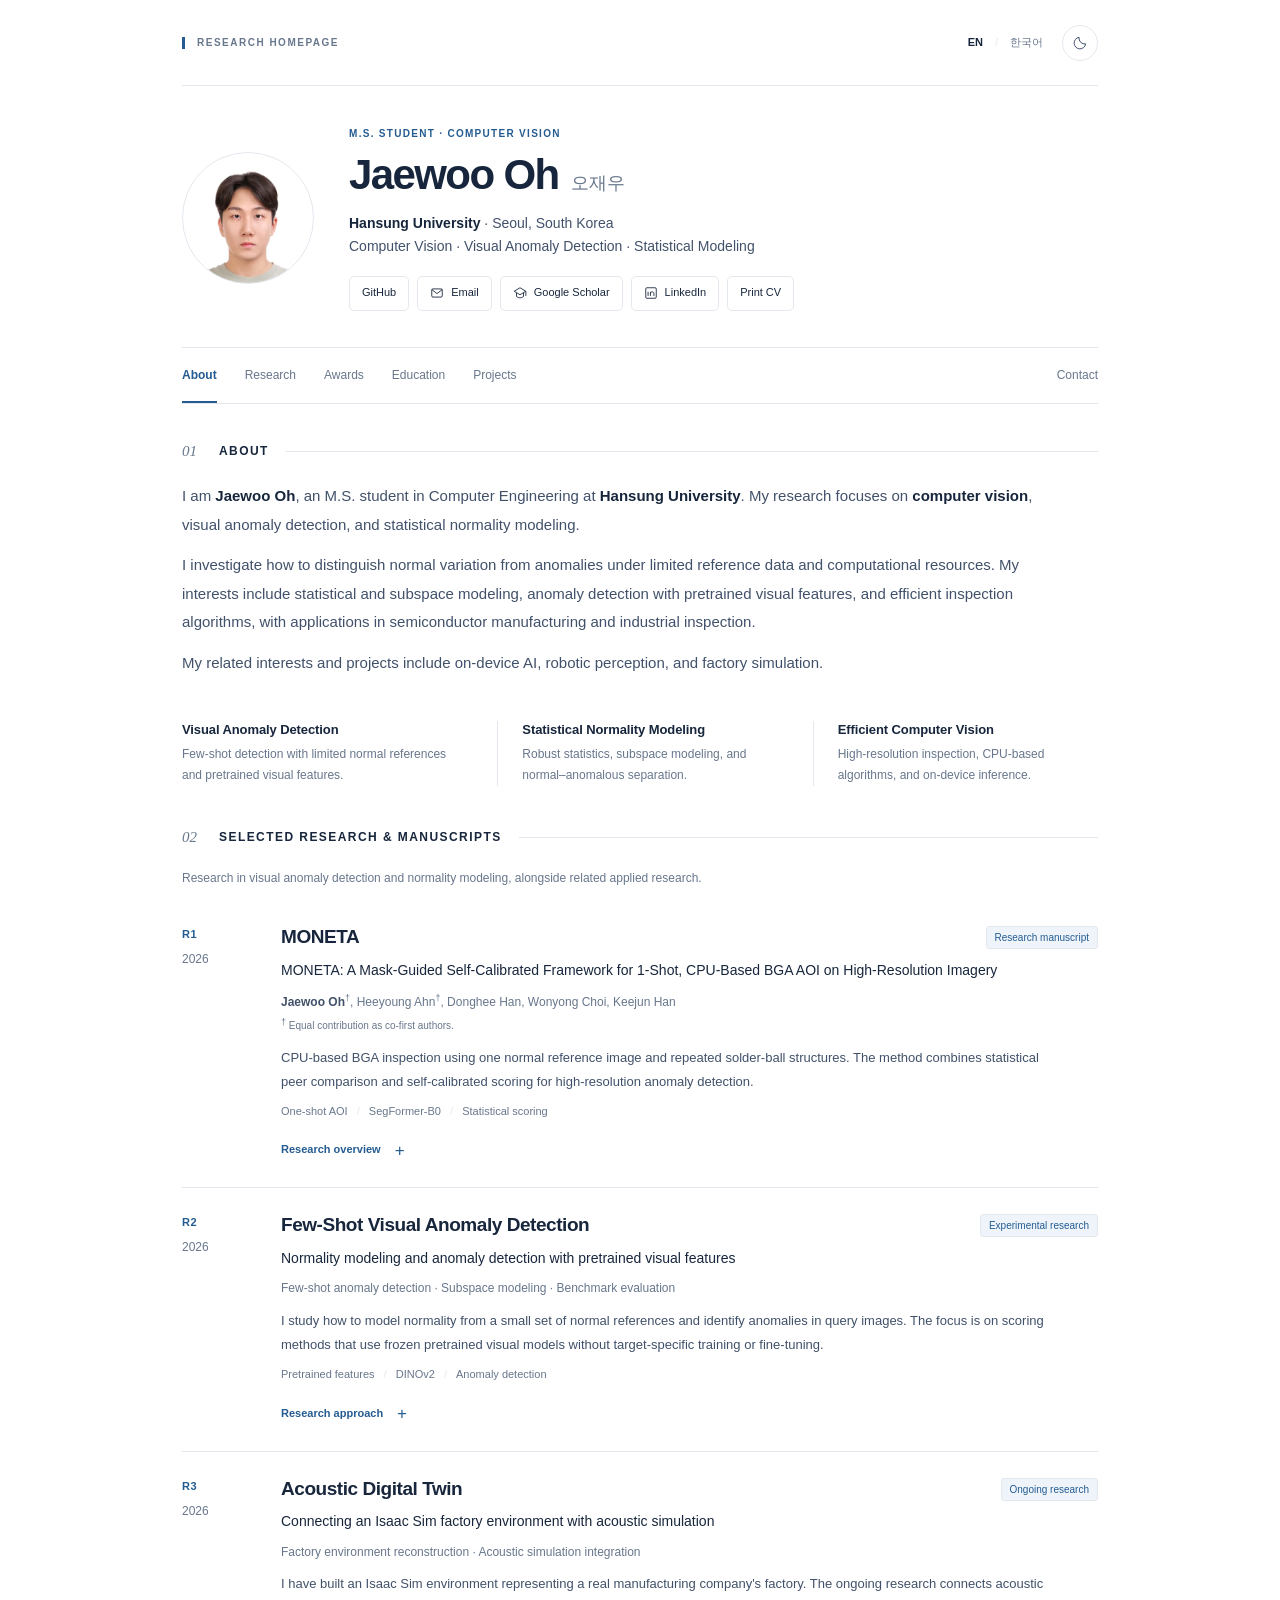
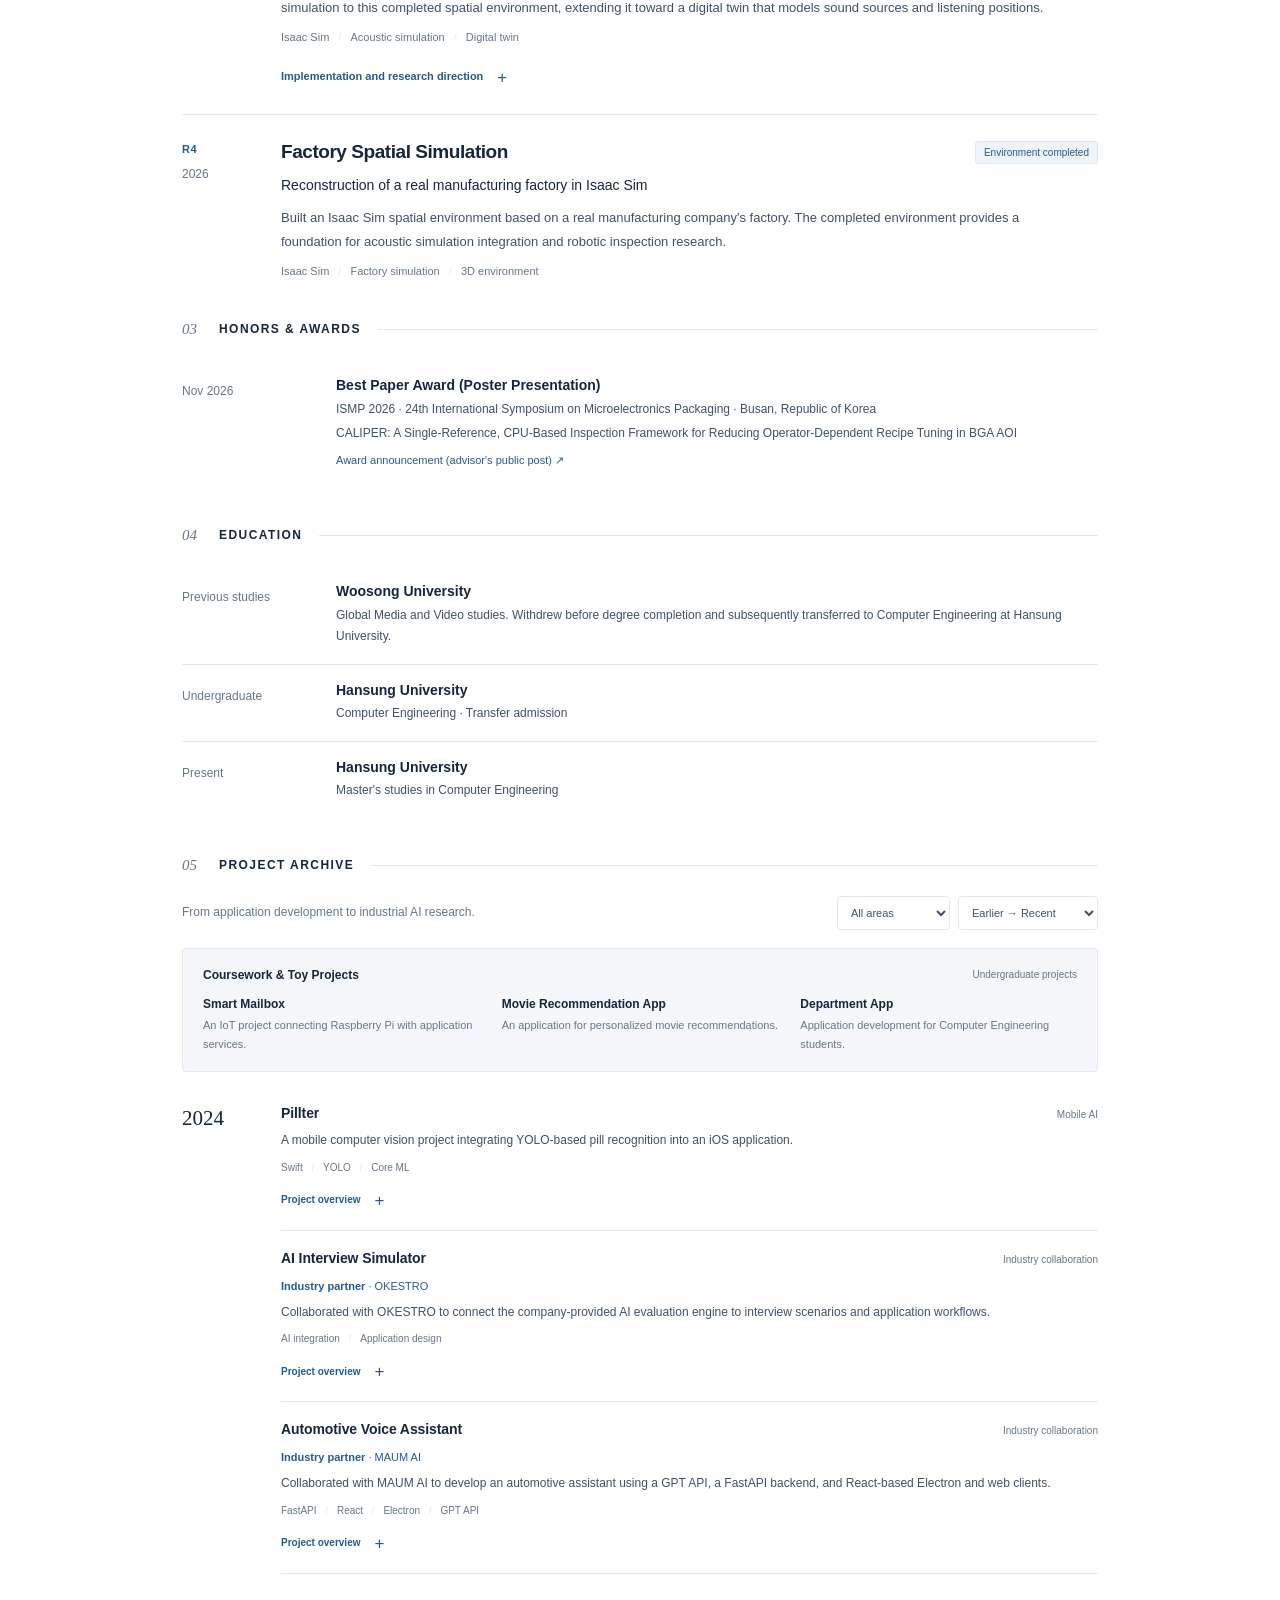
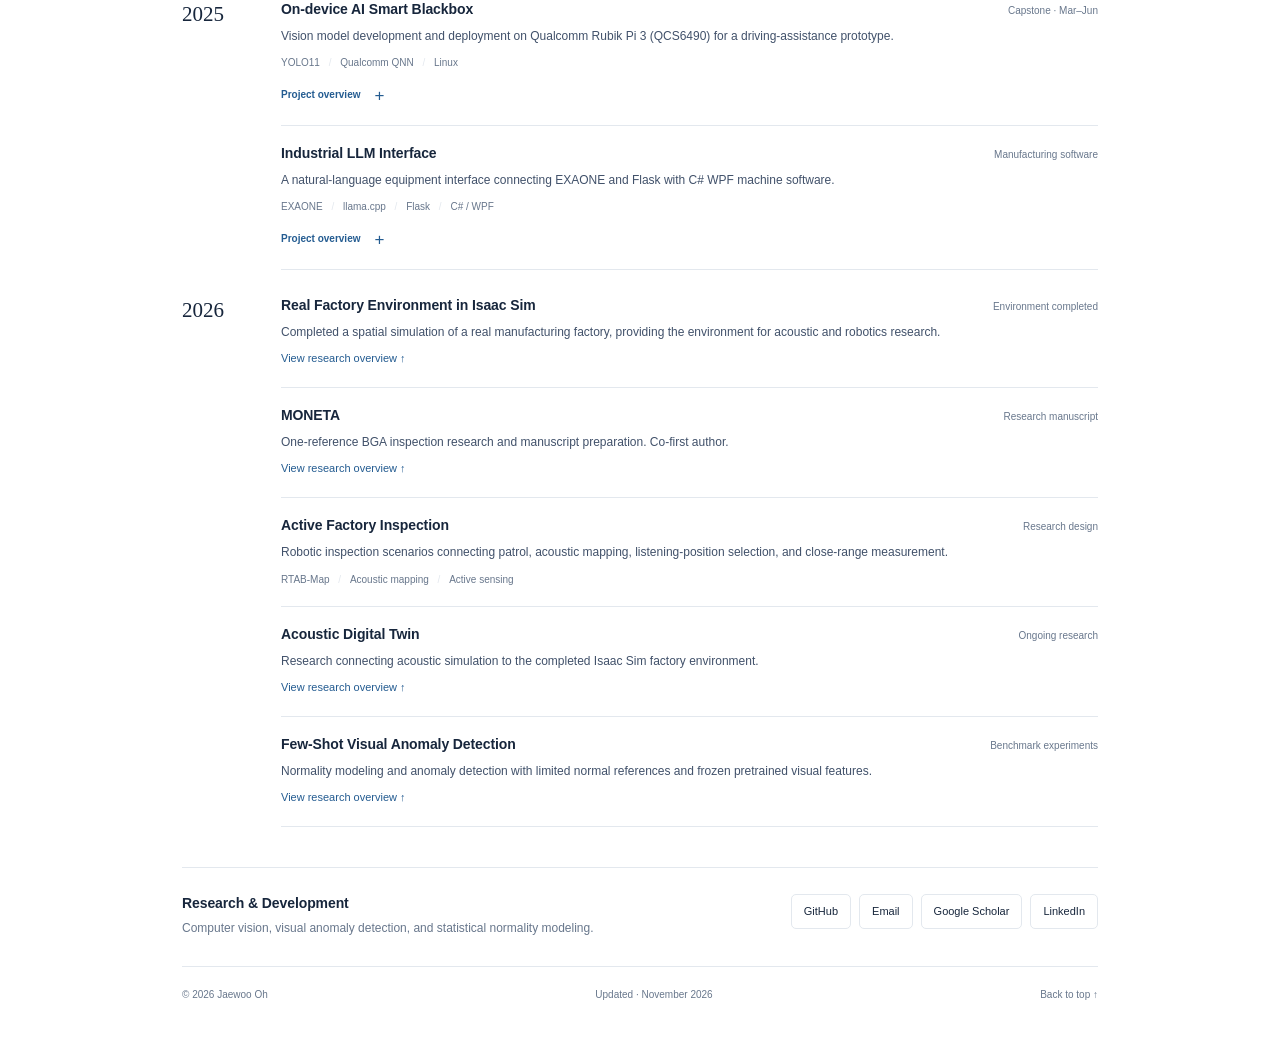
==== commit 90bf97cc: "Refocus academic profile and add verified ISMP 2026 award" ====
--- a/index.html
+++ b/index.html
@@ -6,11 +6,11 @@
     <meta name="color-scheme" content="light dark">
     <meta name="theme-color" content="#ffffff">
     <meta name="author" content="Jaewoo Oh">
-    <title>Jaewoo Oh · Academic Portfolio</title>
-    <meta name="description" content="Jaewoo Oh, master's student at Hansung University. Industrial anomaly detection, edge AI, manufacturing interfaces, Isaac Sim factory environments and acoustic digital twins.">
+    <title>Jaewoo Oh · Research Homepage</title>
+    <meta name="description" content="Jaewoo Oh, M.S. student in Computer Engineering at Hansung University. Research in computer vision, visual anomaly detection, statistical normality modeling, and efficient vision systems.">
     <meta property="og:type" content="website">
-    <meta property="og:title" content="Jaewoo Oh · Academic Portfolio">
-    <meta property="og:description" content="Industrial AI · Computer Vision · Factory Simulation">
+    <meta property="og:title" content="Jaewoo Oh · Research Homepage">
+    <meta property="og:description" content="Computer Vision · Anomaly Detection · Statistical Modeling">
     <meta property="og:locale" content="en_US">
     <link href="https://jaewoooh.github.io/" rel="canonical">
     <link href="index.html" rel="alternate" hreflang="en">
@@ -40,7 +40,7 @@
     </svg>
     <div id="top" class="shell">
       <div class="utility">
-        <span class="utility-title eyebrow">Academic portfolio</span>
+        <span class="utility-title eyebrow">Research homepage</span>
         <div class="tools">
           <nav class="languages" aria-label="Language">
             <a lang="en" href="index.html" aria-current="page" hreflang="en">EN</a>
@@ -76,25 +76,34 @@
           JO
         </div>
         <div>
-          <p class="profile-kicker">MASTER’S STUDENT · COMPUTER ENGINEERING</p>
+          <p class="profile-kicker">M.S. STUDENT · COMPUTER VISION</p>
           <h1>Jaewoo Oh<span lang="ko">오재우</span></h1>
-          <p class="affiliation"><strong>Hansung University</strong> · Seoul, South Korea<br>Industrial AI · Computer
-            Vision · Intelligent Systems</p>
+          <p class="affiliation"><strong>Hansung University</strong> · Seoul, South Korea<br>Computer Vision · Visual Anomaly Detection · Statistical Modeling</p>
           <div class="social-links">
             <a class="social-link" href="https://github.com/jaewoooh" rel="noopener noreferrer" target="_blank">GitHub</a>
             <a class="social-link" href="mailto:jae990508@gmail.com"><svg class="icon" aria-hidden="true"><use href="#i-mail"></use></svg>Email</a>
-            <button class="social-link" type="button">
+            <a
+              class="social-link"
+              href="https://scholar.google.com/citations?user=83C5j-cAAAAJ&amp;hl=en"
+              rel="noopener noreferrer"
+              target="_blank"
+            >
               <svg class="icon" aria-hidden="true">
                 <use href="#i-scholar"></use>
               </svg>
               Google Scholar
-            </button>
-            <button class="social-link" type="button">
+            </a>
+            <a
+              class="social-link"
+              href="https://www.linkedin.com/in/%EC%9E%AC%EC%9A%B0-%EC%98%A4-49683038b/"
+              rel="noopener noreferrer"
+              target="_blank"
+            >
               <svg class="icon" aria-hidden="true">
                 <use href="#i-linkedin"></use>
               </svg>
               LinkedIn
-            </button>
+            </a>
             <button class="social-link print-btn js-only" type="button">Print CV</button>
           </div>
         </div>
@@ -102,8 +111,9 @@
       <div class="nav-wrap">
         <nav class="nav" aria-label="Sections">
           <a href="#about">About</a>
+          <a href="#research">Research</a>
+          <a href="#awards">Awards</a>
           <a href="#education">Education</a>
-          <a href="#research">Research</a>
           <a href="#projects">Projects</a>
           <a class="nav-contact" href="#contact">Contact</a>
         </nav>
@@ -112,57 +122,28 @@
         <section id="about" class="section" aria-labelledby="heading-about">
           <h2 id="heading-about" class="section-title"><span class="section-num">01</span>About</h2>
           <div class="intro">
-            <p>I am <strong>Jaewoo Oh</strong>, a master's student in Computer Engineering at <strong>Hansung
-              University</strong>. My work focuses on industrial visual inspection, on-device AI, and natural-language
-              interfaces for manufacturing equipment.</p>
-            <p>Starting with mobile applications and embedded systems, I have expanded into anomaly detection with
-              pretrained features and simulation of real industrial environments. I have built an Isaac Sim factory
-              environment and am connecting it with acoustic simulation.</p>
+            <p>I am <strong>Jaewoo Oh</strong>, an M.S. student in Computer Engineering at <strong>Hansung University</strong>. My research focuses on <strong>computer vision</strong>, visual anomaly detection, and statistical normality modeling.</p>
+            <p>I investigate how to distinguish normal variation from anomalies under limited reference data and computational resources. My interests include statistical and subspace modeling, anomaly detection with pretrained visual features, and efficient inspection algorithms, with applications in semiconductor manufacturing and industrial inspection.</p>
+            <p>My related interests and projects include on-device AI, robotic perception, and factory simulation.</p>
           </div>
           <div class="interests">
             <div class="interest">
-              <h3>Industrial Computer Vision</h3>
-              <p>Anomaly detection with pretrained features and repeated structures.</p>
+              <h3>Visual Anomaly Detection</h3>
+              <p>Few-shot detection with limited normal references and pretrained visual features.</p>
             </div>
             <div class="interest">
-              <h3>Efficient AI Systems</h3>
-              <p>On-device inference and language-based equipment interfaces.</p>
+              <h3>Statistical Normality Modeling</h3>
+              <p>Robust statistics, subspace modeling, and normal–anomalous separation.</p>
             </div>
             <div class="interest">
-              <h3>Robot Perception &amp; Simulation</h3>
-              <p>Real factory reconstruction and acoustic simulation integration.</p>
-            </div>
-          </div>
-        </section>
-        <section id="education" class="section" aria-labelledby="heading-education">
-          <h2 id="heading-education" class="section-title"><span class="section-num">02</span>Education</h2>
-          <div class="fact-row">
-            <p class="fact-label">Previous studies</p>
-            <div>
-              <h3>Woosong University</h3>
-              <p>Global Media and Video studies. Withdrew before degree completion and subsequently transferred to
-                Computer Engineering at Hansung University.</p>
-            </div>
-          </div>
-          <div class="fact-row">
-            <p class="fact-label">Undergraduate</p>
-            <div>
-              <h3>Hansung University</h3>
-              <p>Computer Engineering · Transfer admission</p>
-            </div>
-          </div>
-          <div class="fact-row">
-            <p class="fact-label">Present</p>
-            <div>
-              <h3>Hansung University</h3>
-              <p>Master's studies in Computer Engineering</p>
+              <h3>Efficient Computer Vision</h3>
+              <p>High-resolution inspection, CPU-based algorithms, and on-device inference.</p>
             </div>
           </div>
         </section>
         <section id="research" class="section" aria-labelledby="heading-research">
-          <h2 id="heading-research" class="section-title"><span class="section-num">03</span>Research &amp; Manuscripts</h2>
-          <p class="section-lead">Selected research in industrial inspection, intelligent systems, and manufacturing
-            simulation.</p>
+          <h2 id="heading-research" class="section-title"><span class="section-num">02</span>Selected Research &amp; Manuscripts</h2>
+          <p class="section-lead">Research in visual anomaly detection and normality modeling, alongside related applied research.</p>
           <article id="moneta" class="research-item" aria-labelledby="title-moneta">
             <div class="research-meta">
               <span class="record-id">R1</span>
@@ -204,14 +185,12 @@
             </div>
             <div class="record-content">
               <div class="record-header">
-                <h3 id="title-c1">Anomaly Detection</h3>
+                <h3 id="title-c1">Few-Shot Visual Anomaly Detection</h3>
                 <span class="status">Experimental research</span>
               </div>
-              <p class="paper-title">Industrial anomaly detection with pretrained backbone features</p>
-              <p class="role-line">Feature extraction · Non-parametric anomaly scoring · Benchmark evaluation</p>
-              <p class="record-summary">I investigate industrial anomaly detection using features extracted from frozen,
-                pretrained backbones, without additional training or fine-tuning on the target dataset. The research
-                focuses on comparing normal reference and query features and evaluating anomaly scoring methods.</p>
+              <p class="paper-title">Normality modeling and anomaly detection with pretrained visual features</p>
+              <p class="role-line">Few-shot anomaly detection · Subspace modeling · Benchmark evaluation</p>
+              <p class="record-summary">I study how to model normality from a small set of normal references and identify anomalies in query images. The focus is on scoring methods that use frozen pretrained visual models without target-specific training or fine-tuning.</p>
               <p class="keywords"><span>Pretrained features</span><span>DINOv2</span><span>Anomaly detection</span></p>
               <details class="research-details">
                 <summary>Research approach<span class="plus" aria-hidden="true">+</span></summary>
@@ -273,8 +252,45 @@
             </div>
           </article>
         </section>
+        <section id="awards" class="section" aria-labelledby="heading-awards">
+          <h2 id="heading-awards" class="section-title"><span class="section-num">03</span>Honors &amp; Awards</h2>
+          <div class="fact-row">
+            <p class="fact-label">Nov 2026</p>
+            <div>
+              <h3>Best Paper Award (Poster Presentation)</h3>
+              <p>ISMP 2026 · 24th International Symposium on Microelectronics Packaging · Busan, Republic of Korea</p>
+              <p>CALIPER: A Single-Reference, CPU-Based Inspection Framework for Reducing Operator-Dependent Recipe Tuning in BGA AOI</p>
+              <a class="project-reference" href="https://kr.linkedin.com/posts/keejun-han-ph-d-a763b176_aireinventshbm-ismp2026-youngscientistaward-activity-7525498549485195264-hluK" rel="noopener noreferrer" target="_blank">Award announcement (advisor's public post) ↗</a>
+            </div>
+          </div>
+        </section>
+        <section id="education" class="section" aria-labelledby="heading-education">
+          <h2 id="heading-education" class="section-title"><span class="section-num">04</span>Education</h2>
+          <div class="fact-row">
+            <p class="fact-label">Previous studies</p>
+            <div>
+              <h3>Woosong University</h3>
+              <p>Global Media and Video studies. Withdrew before degree completion and subsequently transferred to
+                Computer Engineering at Hansung University.</p>
+            </div>
+          </div>
+          <div class="fact-row">
+            <p class="fact-label">Undergraduate</p>
+            <div>
+              <h3>Hansung University</h3>
+              <p>Computer Engineering · Transfer admission</p>
+            </div>
+          </div>
+          <div class="fact-row">
+            <p class="fact-label">Present</p>
+            <div>
+              <h3>Hansung University</h3>
+              <p>Master's studies in Computer Engineering</p>
+            </div>
+          </div>
+        </section>
         <section id="projects" class="section" aria-labelledby="heading-projects">
-          <h2 id="heading-projects" class="section-title"><span class="section-num">04</span>Project Archive</h2>
+          <h2 id="heading-projects" class="section-title"><span class="section-num">05</span>Project Archive</h2>
           <div class="archive-heading">
             <p>From application development to industrial AI research.</p>
             <div class="archive-controls js-only">
@@ -449,11 +465,10 @@
                 </article>
                 <article id="project-c1-archive" class="project-item" data-category="research">
                   <div class="project-header">
-                    <h4>Anomaly Detection</h4>
+                    <h4>Few-Shot Visual Anomaly Detection</h4>
                     <span class="project-type">Benchmark experiments</span>
                   </div>
-                  <p>Industrial anomaly detection using pretrained backbone features without additional training or
-                    fine-tuning.</p>
+                  <p>Normality modeling and anomaly detection with limited normal references and frozen pretrained visual features.</p>
                   <a class="project-reference" href="#c1">View research overview ↑</a>
                 </article>
               </div>
@@ -465,18 +480,28 @@
       <section id="contact" class="contact">
         <div>
           <h2>Research &amp; Development</h2>
-          <p>Industrial AI, computer vision, and intelligent systems.</p>
+          <p>Computer vision, visual anomaly detection, and statistical normality modeling.</p>
         </div>
         <div class="social-links">
           <a class="social-link" href="https://github.com/jaewoooh" rel="noopener noreferrer" target="_blank">GitHub</a>
           <a class="social-link" href="mailto:jae990508@gmail.com">Email</a>
-          <button class="social-link" type="button">Google Scholar</button>
-          <button class="social-link" type="button">LinkedIn</button>
+          <a
+            class="social-link"
+            href="https://scholar.google.com/citations?user=83C5j-cAAAAJ&amp;hl=en"
+            rel="noopener noreferrer"
+            target="_blank"
+          >Google Scholar</a>
+          <a
+            class="social-link"
+            href="https://www.linkedin.com/in/%EC%9E%AC%EC%9A%B0-%EC%98%A4-49683038b/"
+            rel="noopener noreferrer"
+            target="_blank"
+          >LinkedIn</a>
         </div>
       </section>
       <footer class="footer">
         <span>© 2026 Jaewoo Oh</span>
-        <span>Updated · September 2026</span>
+        <span>Updated · November 2026</span>
         <a href="#top">Back to top ↑</a>
       </footer>
     </div>
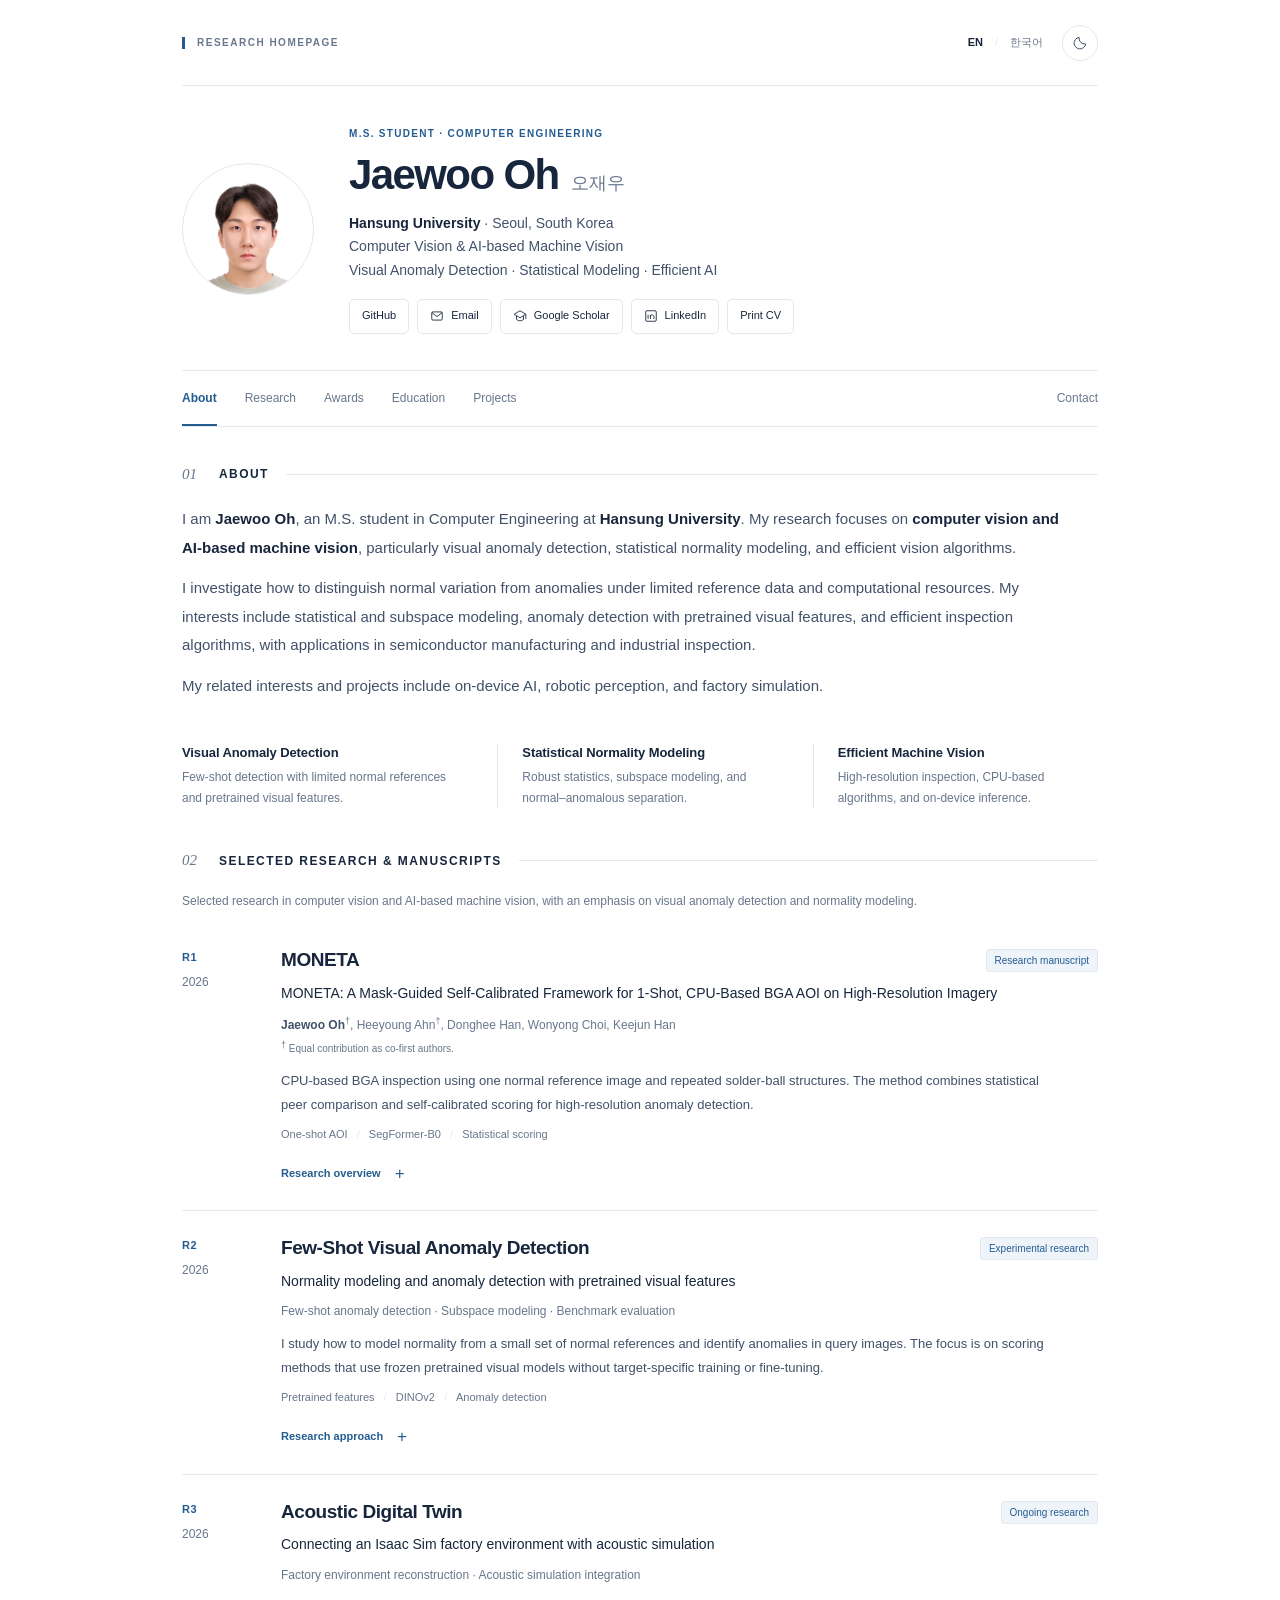
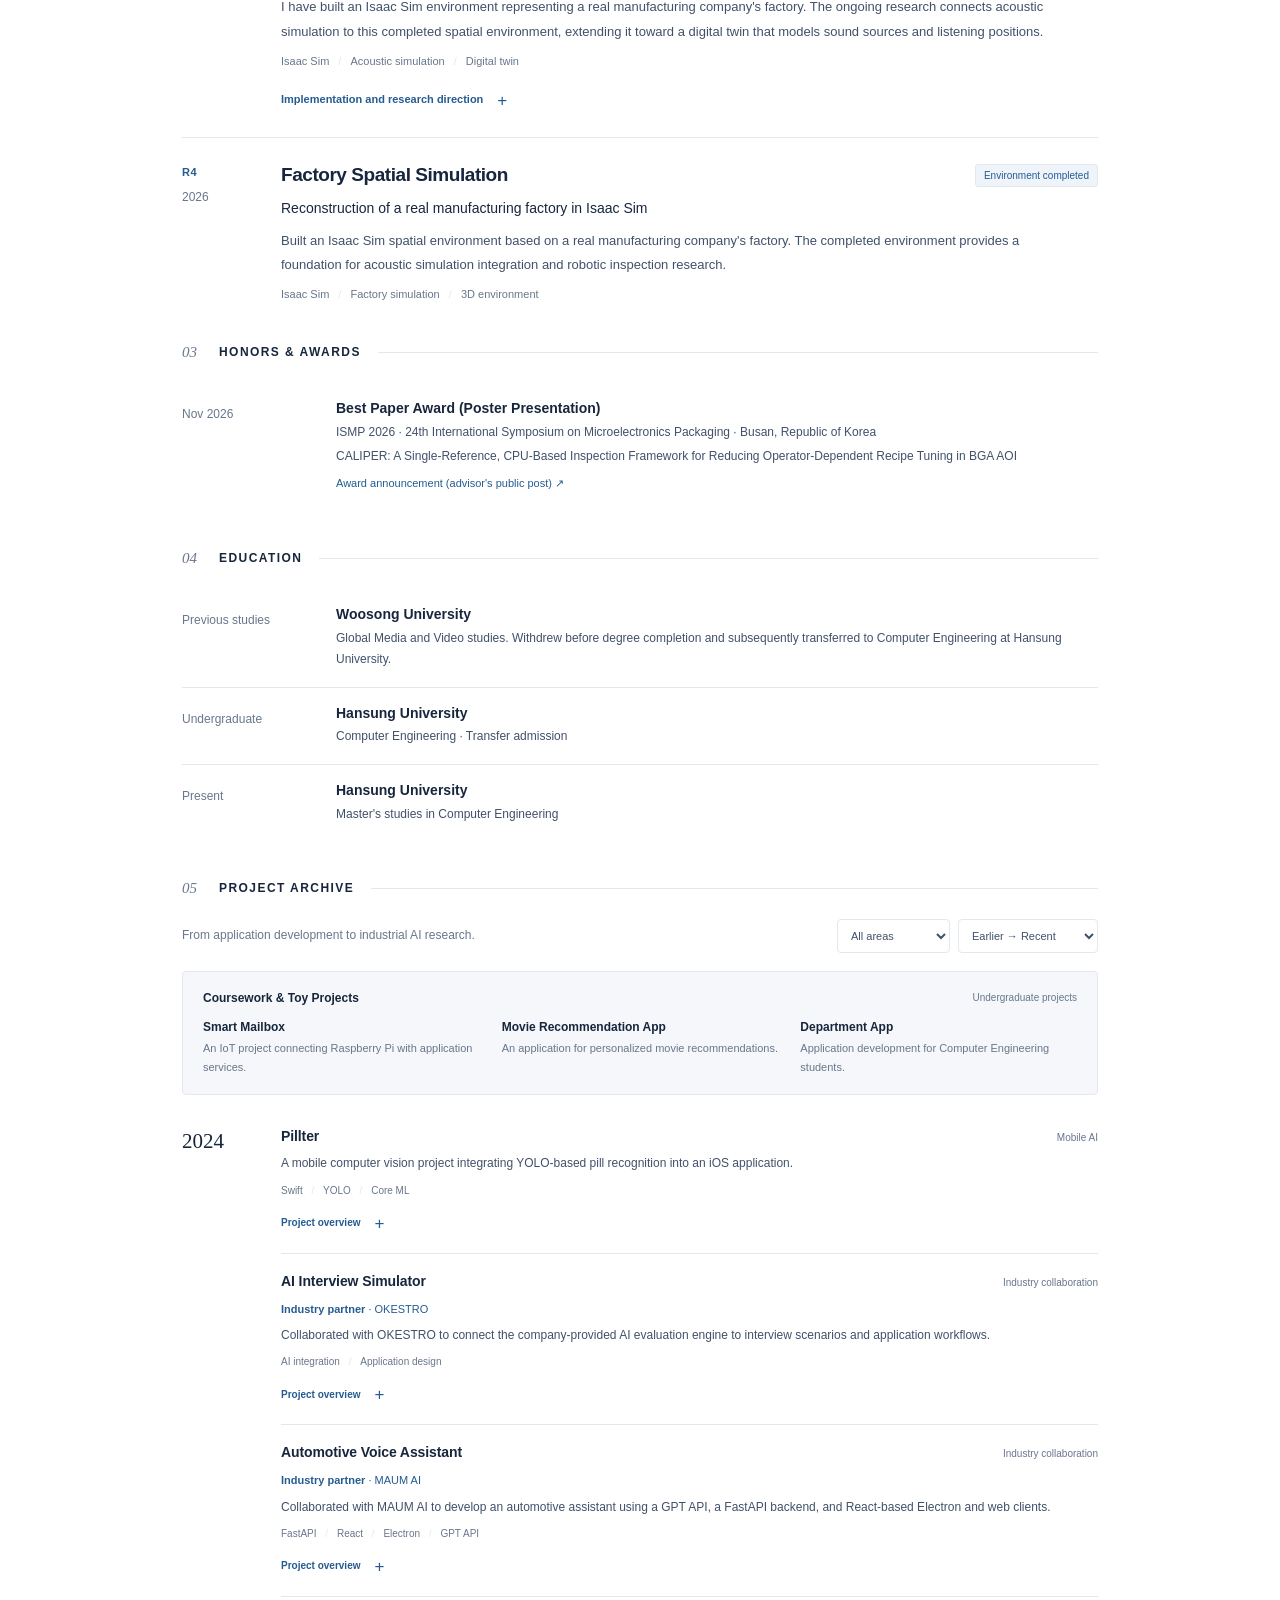
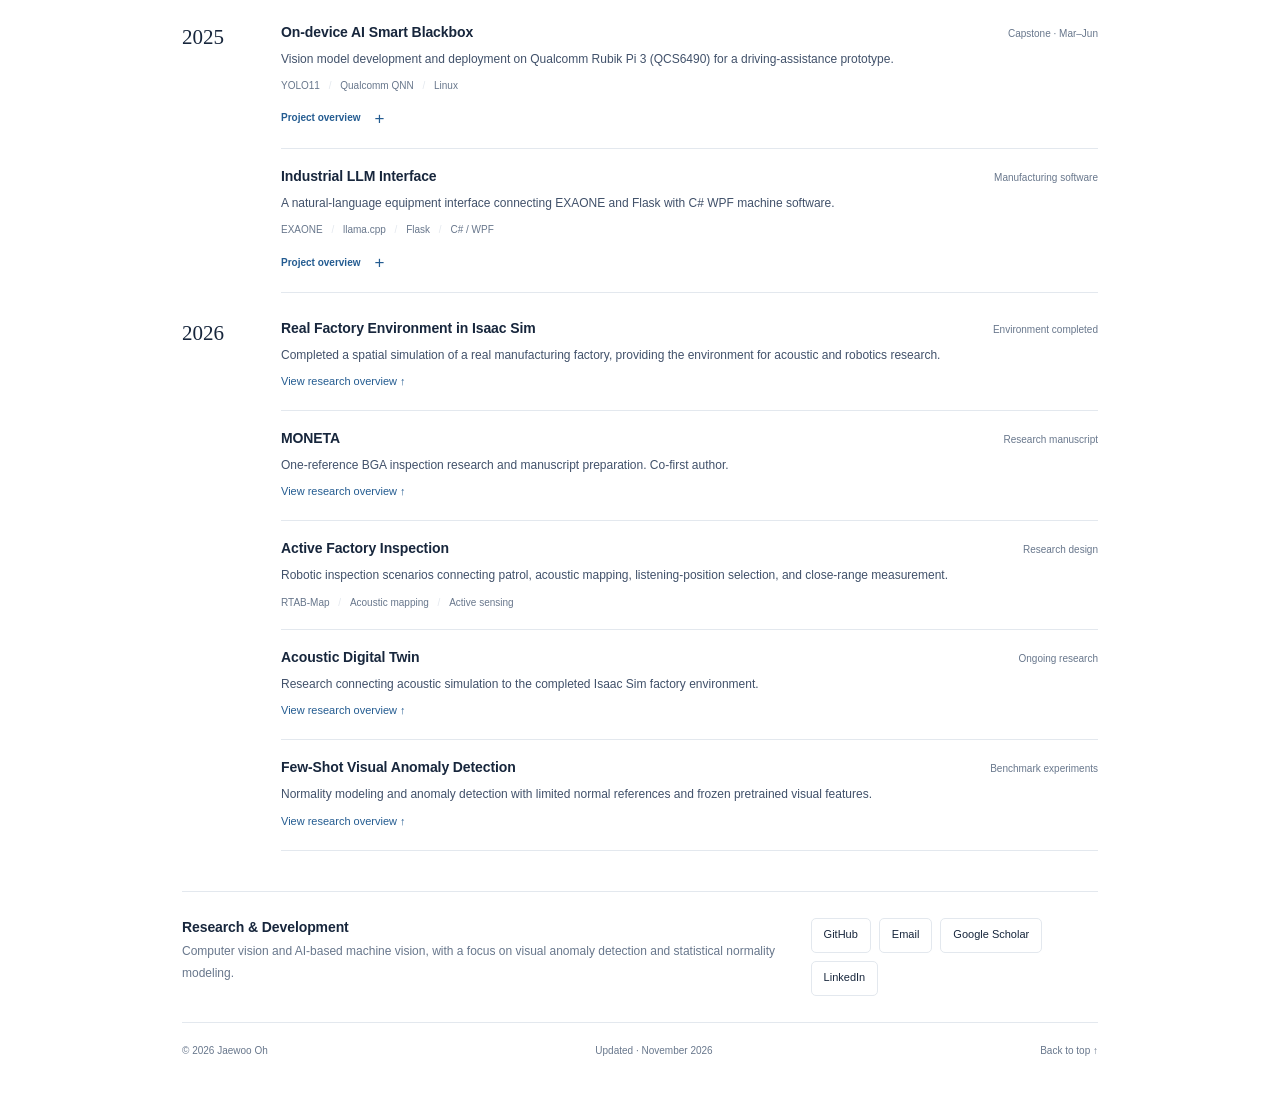
==== commit c8286ff2: "Clarify research focus on computer vision and AI-based machine vision" ====
--- a/index.html
+++ b/index.html
@@ -7,10 +7,10 @@
     <meta name="theme-color" content="#ffffff">
     <meta name="author" content="Jaewoo Oh">
     <title>Jaewoo Oh · Research Homepage</title>
-    <meta name="description" content="Jaewoo Oh, M.S. student in Computer Engineering at Hansung University. Research in computer vision, visual anomaly detection, statistical normality modeling, and efficient vision systems.">
+    <meta name="description" content="Jaewoo Oh, M.S. student in Computer Engineering at Hansung University. Research in computer vision and AI-based machine vision, particularly visual anomaly detection, statistical normality modeling, and efficient vision systems.">
     <meta property="og:type" content="website">
     <meta property="og:title" content="Jaewoo Oh · Research Homepage">
-    <meta property="og:description" content="Computer Vision · Anomaly Detection · Statistical Modeling">
+    <meta property="og:description" content="Computer Vision &amp; AI-based Machine Vision · Visual Anomaly Detection">
     <meta property="og:locale" content="en_US">
     <link href="https://jaewoooh.github.io/" rel="canonical">
     <link href="index.html" rel="alternate" hreflang="en">
@@ -76,9 +76,9 @@
           JO
         </div>
         <div>
-          <p class="profile-kicker">M.S. STUDENT · COMPUTER VISION</p>
+          <p class="profile-kicker">M.S. STUDENT · COMPUTER ENGINEERING</p>
           <h1>Jaewoo Oh<span lang="ko">오재우</span></h1>
-          <p class="affiliation"><strong>Hansung University</strong> · Seoul, South Korea<br>Computer Vision · Visual Anomaly Detection · Statistical Modeling</p>
+          <p class="affiliation"><strong>Hansung University</strong> · Seoul, South Korea<br>Computer Vision &amp; AI-based Machine Vision<br>Visual Anomaly Detection · Statistical Modeling · Efficient AI</p>
           <div class="social-links">
             <a class="social-link" href="https://github.com/jaewoooh" rel="noopener noreferrer" target="_blank">GitHub</a>
             <a class="social-link" href="mailto:jae990508@gmail.com"><svg class="icon" aria-hidden="true"><use href="#i-mail"></use></svg>Email</a>
@@ -122,7 +122,7 @@
         <section id="about" class="section" aria-labelledby="heading-about">
           <h2 id="heading-about" class="section-title"><span class="section-num">01</span>About</h2>
           <div class="intro">
-            <p>I am <strong>Jaewoo Oh</strong>, an M.S. student in Computer Engineering at <strong>Hansung University</strong>. My research focuses on <strong>computer vision</strong>, visual anomaly detection, and statistical normality modeling.</p>
+            <p>I am <strong>Jaewoo Oh</strong>, an M.S. student in Computer Engineering at <strong>Hansung University</strong>. My research focuses on <strong>computer vision and AI-based machine vision</strong>, particularly visual anomaly detection, statistical normality modeling, and efficient vision algorithms.</p>
             <p>I investigate how to distinguish normal variation from anomalies under limited reference data and computational resources. My interests include statistical and subspace modeling, anomaly detection with pretrained visual features, and efficient inspection algorithms, with applications in semiconductor manufacturing and industrial inspection.</p>
             <p>My related interests and projects include on-device AI, robotic perception, and factory simulation.</p>
           </div>
@@ -136,14 +136,14 @@
               <p>Robust statistics, subspace modeling, and normal–anomalous separation.</p>
             </div>
             <div class="interest">
-              <h3>Efficient Computer Vision</h3>
+              <h3>Efficient Machine Vision</h3>
               <p>High-resolution inspection, CPU-based algorithms, and on-device inference.</p>
             </div>
           </div>
         </section>
         <section id="research" class="section" aria-labelledby="heading-research">
           <h2 id="heading-research" class="section-title"><span class="section-num">02</span>Selected Research &amp; Manuscripts</h2>
-          <p class="section-lead">Research in visual anomaly detection and normality modeling, alongside related applied research.</p>
+          <p class="section-lead">Selected research in computer vision and AI-based machine vision, with an emphasis on visual anomaly detection and normality modeling.</p>
           <article id="moneta" class="research-item" aria-labelledby="title-moneta">
             <div class="research-meta">
               <span class="record-id">R1</span>
@@ -480,7 +480,7 @@
       <section id="contact" class="contact">
         <div>
           <h2>Research &amp; Development</h2>
-          <p>Computer vision, visual anomaly detection, and statistical normality modeling.</p>
+          <p>Computer vision and AI-based machine vision, with a focus on visual anomaly detection and statistical normality modeling.</p>
         </div>
         <div class="social-links">
           <a class="social-link" href="https://github.com/jaewoooh" rel="noopener noreferrer" target="_blank">GitHub</a>
